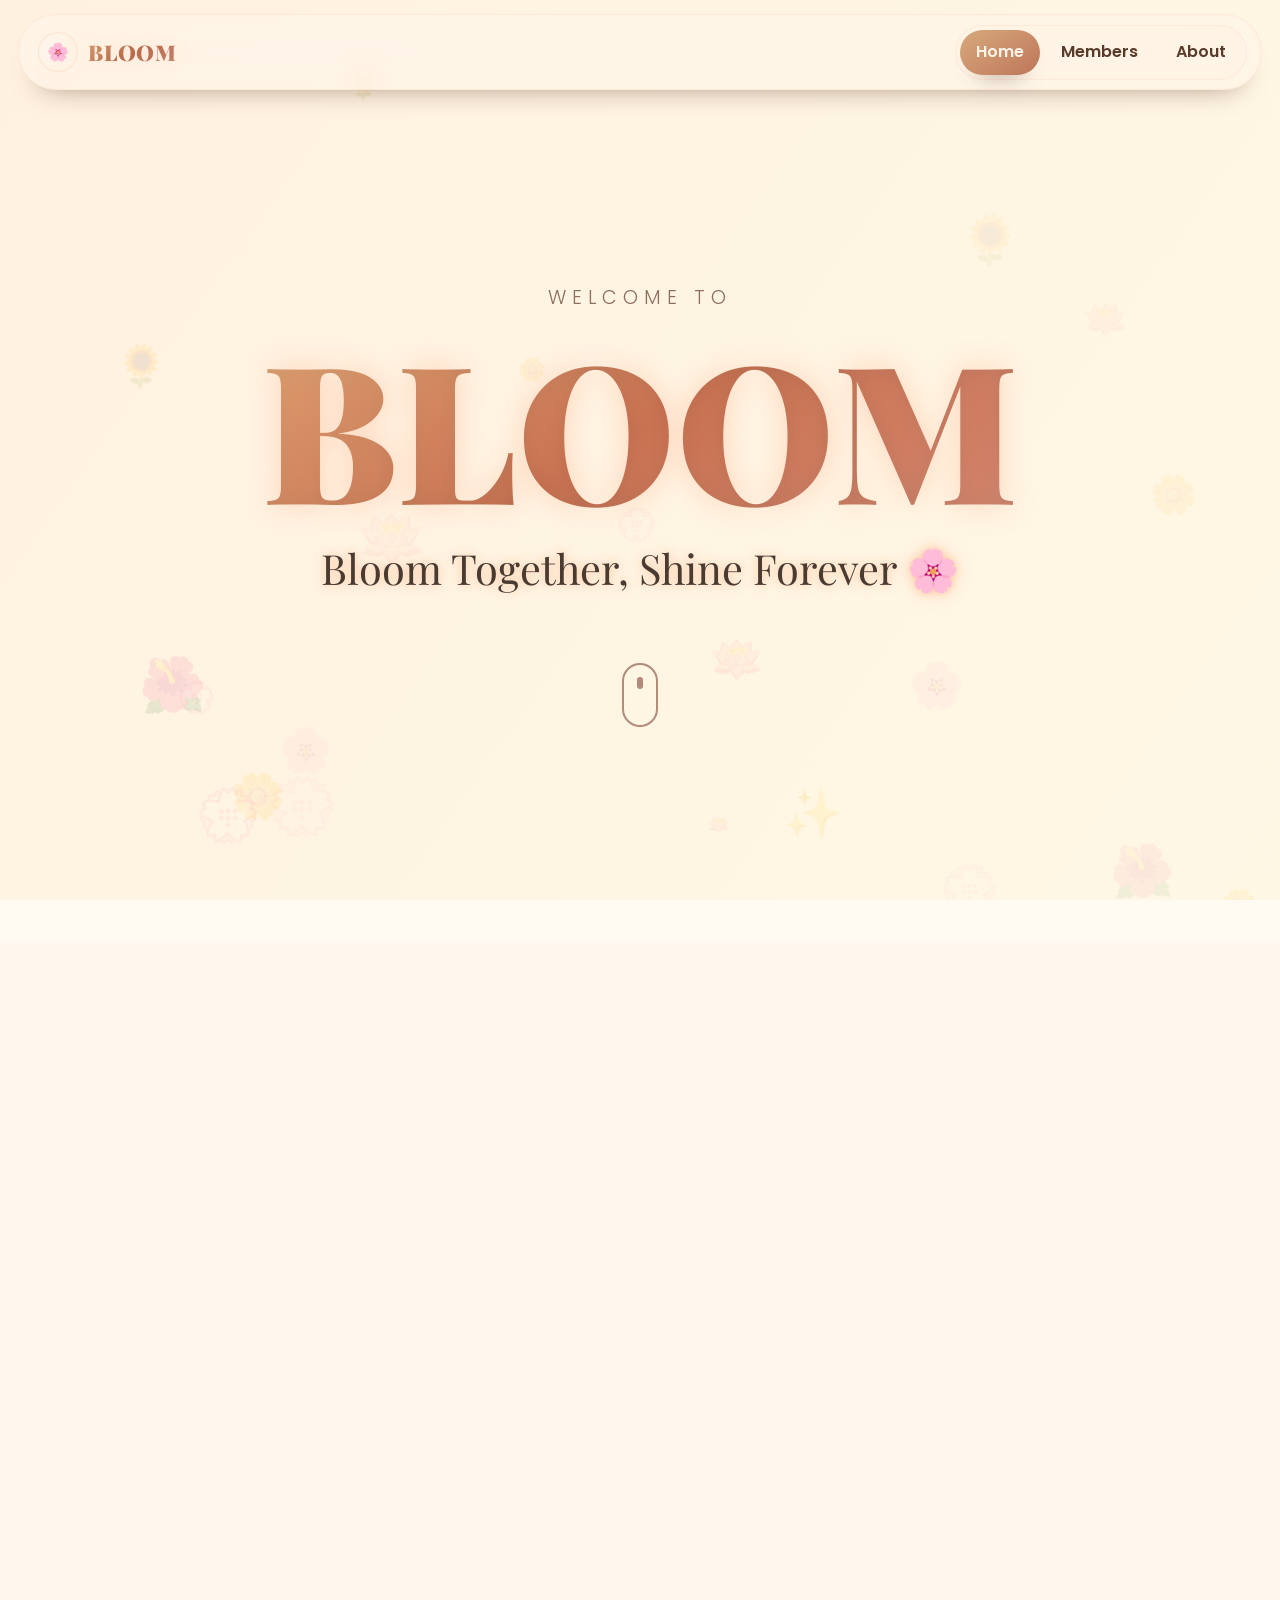
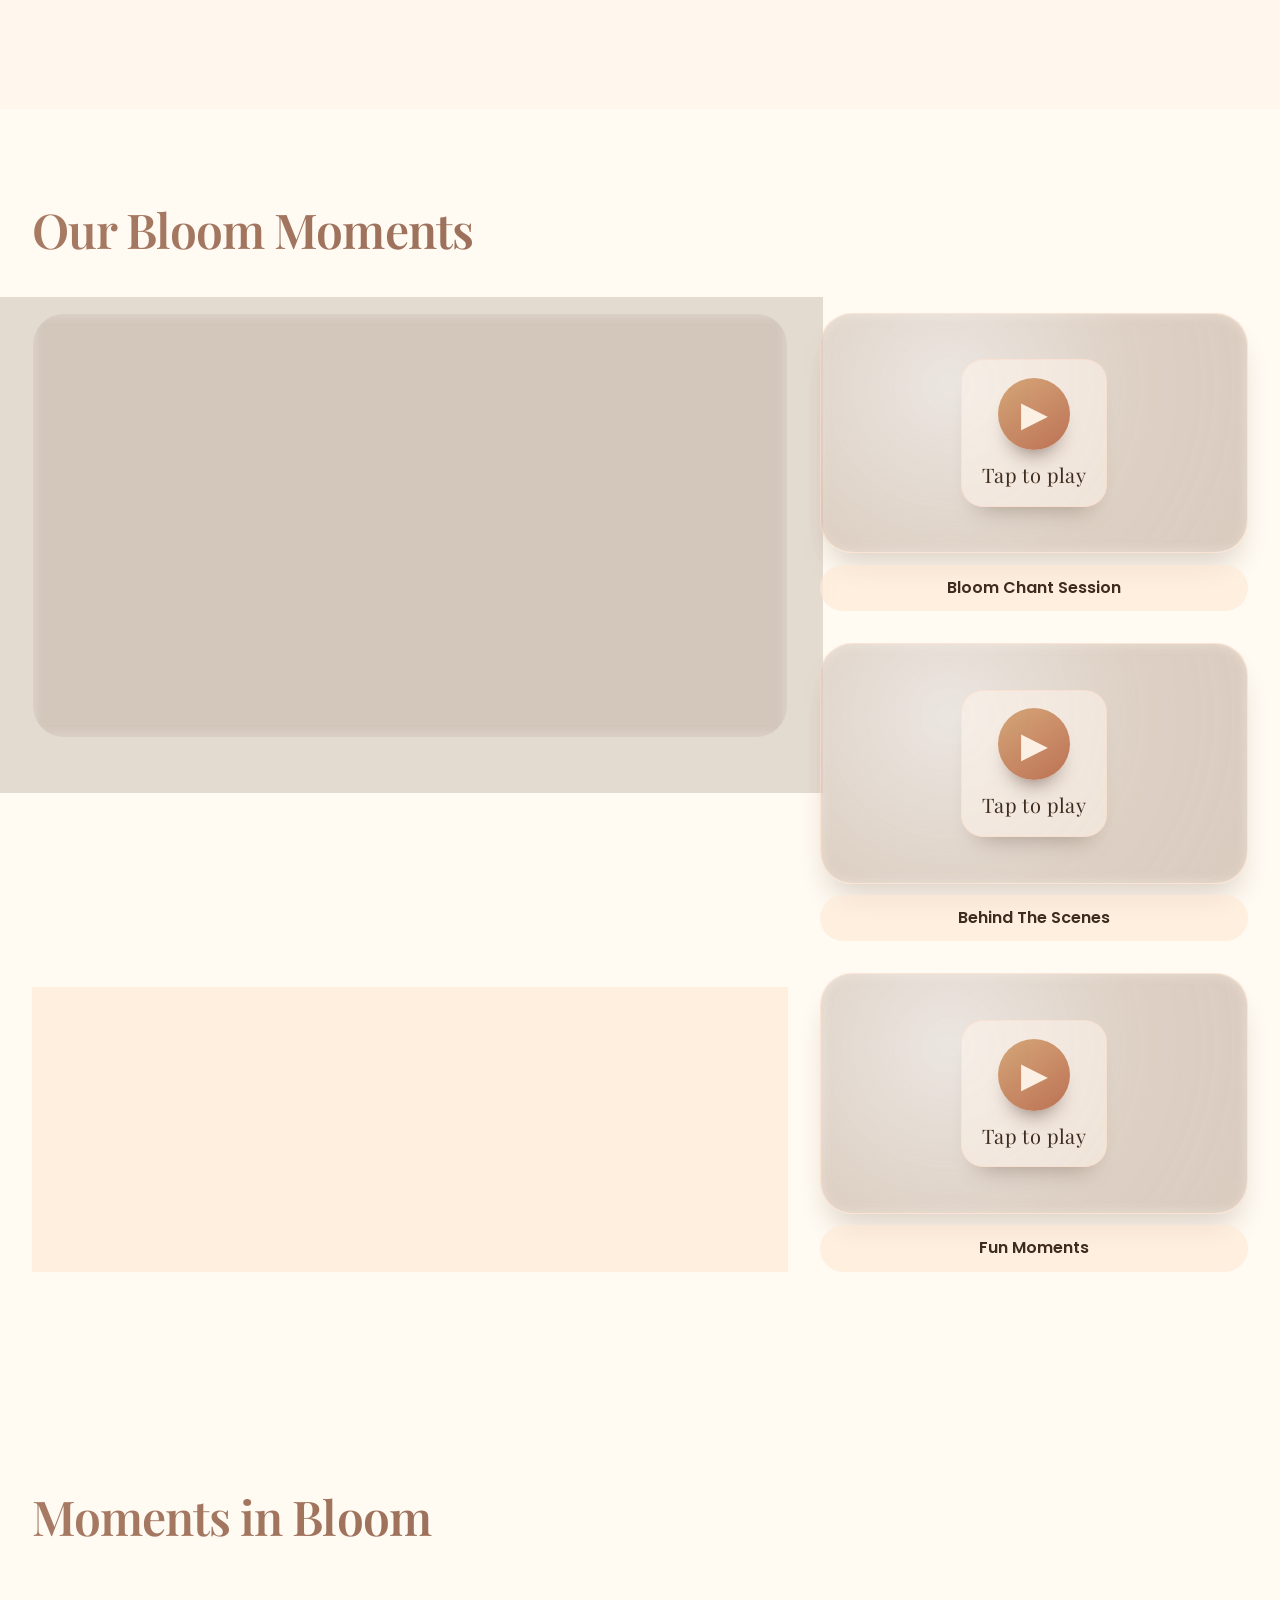
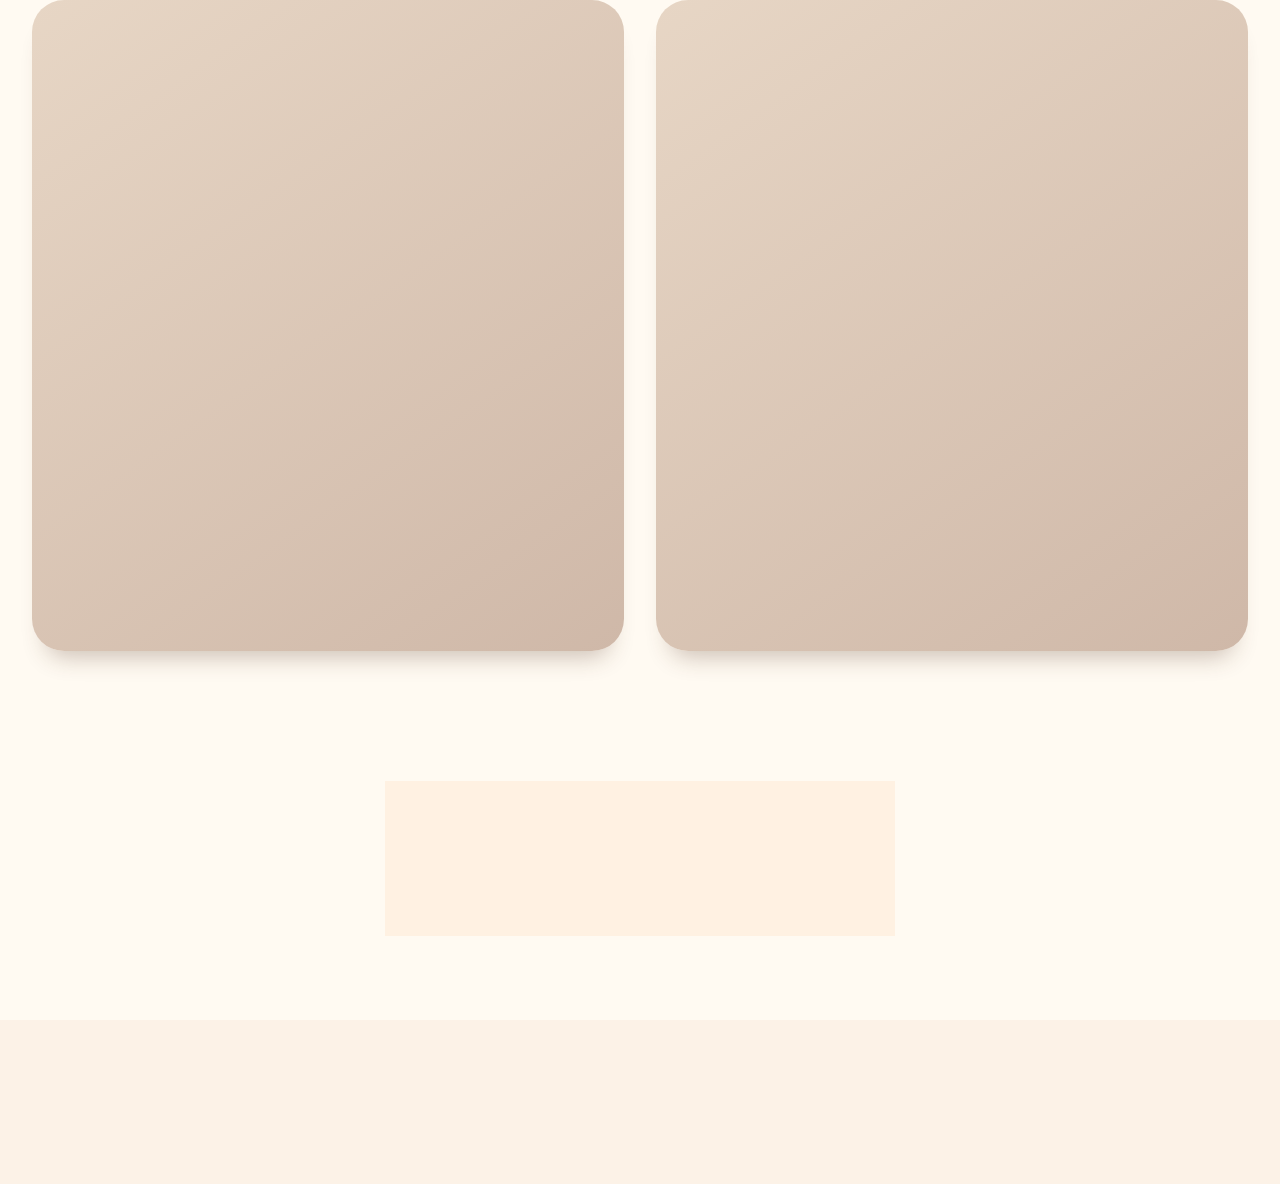
==== index.html @ ea8b2e76 "Made the website responsive on mobile" ====
<!doctype html>
<html lang="en" id="top">
  <head>
    <meta charset="UTF-8" />
    <meta name="viewport" content="width=device-width, initial-scale=1.0" />
    <meta
      name="description"
      content="BLOOM — a community space celebrating unity, growth, and shared moments."
    />
    <title>BLOOM · grow together</title>

    <link rel="preconnect" href="https://fonts.googleapis.com" />
    <link rel="preconnect" href="https://fonts.gstatic.com" crossorigin />
    <link
      href="https://fonts.googleapis.com/css2?family=Playfair+Display:wght@400;700;900&family=Poppins:wght@300;400;500;600&display=swap"
      rel="stylesheet"
    />
    <link rel="icon" type="image/png" href="assets/images/favicon.png" />

    <style>
      :root {
        --ink: #2e2a28;
        --ink-soft: #4a3b32;
        --brand-a: #d4a373;
        --brand-b: #b86b4d;
        --brand-c: #c4826e;
        --glass: rgba(255, 245, 235, 0.62);
        --stroke: rgba(255, 220, 200, 0.55);
        --shadow: 0 20px 35px -18px rgba(70, 40, 20, 0.35);
        --nav-h: 76px;
      }

      * {
        margin: 0;
        padding: 0;
        box-sizing: border-box;
      }
      html {
        scroll-behavior: smooth;
        overflow-x: hidden;
      }

      body {
        font-family: "Poppins", sans-serif;
        background: #fffaf2;
        color: var(--ink);
        line-height: 1.5;
        overflow-x: hidden;
        opacity: 0;
        animation: bodyFadeIn 1.2s cubic-bezier(0.23, 1, 0.32, 1) forwards;
      }
      @keyframes bodyFadeIn {
        to {
          opacity: 1;
        }
      }

      /* Skip link */
      .skip-link {
        position: absolute;
        left: -999px;
        top: 10px;
        z-index: 10001;
        padding: 0.7rem 1rem;
        border-radius: 999px;
        background: rgba(255, 245, 235, 0.95);
        border: 1px solid rgba(255, 220, 200, 0.8);
        color: var(--ink);
        box-shadow: var(--shadow);
        text-decoration: none;
        font-weight: 600;
      }
      .skip-link:focus {
        left: 12px;
      }

      /* ---------- NAVBAR ---------- */
      body.nav-open {
        overflow: hidden;
      }

      .site-header {
        position: fixed;
        top: 0;
        left: 0;
        right: 0;
        z-index: 9998;
        padding: 0.9rem 1.1rem;
        pointer-events: auto;
      }

      .nav {
        max-width: 1300px;
        margin: 0 auto;
        height: var(--nav-h);
        display: flex;
        align-items: center;
        justify-content: space-between;
        gap: 1rem;

        background: var(--glass);
        backdrop-filter: blur(12px);
        border: 1px solid var(--stroke);
        border-radius: 999px;
        padding: 0.65rem 0.9rem 0.65rem 1.2rem;
        box-shadow: 0 18px 28px -22px rgba(80, 45, 20, 0.55);
      }

      .brand {
        display: inline-flex;
        align-items: center;
        gap: 0.65rem;
        text-decoration: none;
        white-space: nowrap;
      }

      .brand-mark {
        width: 40px;
        height: 40px;
        border-radius: 999px;
        display: grid;
        place-items: center;
        background: radial-gradient(
          circle at 30% 30%,
          rgba(255, 245, 235, 0.9),
          rgba(255, 235, 215, 0.4)
        );
        border: 1px solid rgba(255, 220, 200, 0.75);
        box-shadow: 0 16px 22px -18px rgba(70, 35, 15, 0.5);
        font-size: 1.1rem;
      }

      .brand-name {
        font-family: "Playfair Display", serif;
        font-weight: 900;
        letter-spacing: 0.02em;
        font-size: 1.35rem;
        background: linear-gradient(145deg, var(--brand-a), var(--brand-b), var(--brand-c));
        -webkit-background-clip: text;
        background-clip: text;
        color: transparent;
        text-shadow: 0 0 18px rgba(255, 140, 100, 0.18);
      }

      .nav-links {
        display: flex;
        align-items: center;
        gap: 0.35rem;
        padding: 0.25rem;
        border-radius: 999px;
        background: rgba(255, 240, 225, 0.35);
        border: 1px solid rgba(255, 220, 200, 0.45);
      }

      .nav-link {
        text-decoration: none;
        color: #5a3a29;
        font-weight: 600;
        padding: 0.65rem 1rem;
        border-radius: 999px;
        transition:
          transform 0.25s ease,
          background 0.25s ease,
          box-shadow 0.25s ease;
        outline: none;
      }
      .nav-link:hover {
        transform: translateY(-1px);
        background: rgba(255, 240, 220, 0.75);
        box-shadow: 0 16px 20px -18px rgba(70, 35, 15, 0.55);
      }
      .nav-link:focus-visible {
        outline: 3px solid rgba(255, 170, 122, 0.95);
        outline-offset: 2px;
      }
      .nav-link.is-active {
        background: linear-gradient(145deg, rgba(212, 163, 115, 0.92), rgba(184, 107, 77, 0.92));
        color: rgba(255, 245, 235, 0.98);
        box-shadow: 0 16px 22px -18px rgba(50, 20, 10, 0.6);
      }

      .nav-toggle {
        display: none;
        border: 1px solid rgba(255, 220, 200, 0.65);
        background: rgba(255, 245, 235, 0.75);
        backdrop-filter: blur(10px);
        color: #5a3a29;
        border-radius: 999px;
        padding: 0.65rem 0.9rem;
        font-weight: 700;
        cursor: pointer;
        box-shadow: 0 16px 20px -18px rgba(70, 35, 15, 0.5);
      }
      .nav-toggle:focus-visible {
        outline: 3px solid rgba(255, 170, 122, 0.95);
        outline-offset: 2px;
      }

      .nav-drawer {
        display: none;
        position: fixed;
        top: calc(0.9rem + var(--nav-h) + 0.75rem);
        left: 1.1rem;
        right: 1.1rem;
        z-index: 9999;

        background: rgba(255, 245, 235, 0.88);
        backdrop-filter: blur(14px);
        border: 1px solid rgba(255, 220, 200, 0.7);
        border-radius: 1.5rem;
        box-shadow: 0 28px 45px -28px rgba(50, 25, 10, 0.6);
        padding: 0.6rem;
      }
      .nav-drawer.open {
        display: block;
      }
      .nav-drawer a {
        display: block;
        padding: 0.9rem 1rem;
        border-radius: 1.1rem;
        color: #5a3a29;
        font-weight: 700;
        text-decoration: none;
      }
      .nav-drawer a:hover {
        background: rgba(255, 235, 215, 0.75);
      }
      .nav-drawer a.is-active {
        background: linear-gradient(145deg, rgba(212, 163, 115, 0.92), rgba(184, 107, 77, 0.92));
        color: rgba(255, 245, 235, 0.98);
      }

      @media (max-width: 860px) {
        .nav-links {
          display: none !important;
        }
        .nav-toggle {
          display: inline-flex !important;
          align-items: center;
          gap: 0.55rem;
        }
      }

      @media (max-width: 600px) {
        :root {
          --nav-h: 64px;
        }
      }

      /* Background */
      .gradient-bg {
        position: fixed;
        inset: 0;
        background: linear-gradient(125deg, #fff1e0 0%, #fff9e6 40%, #ffe6e9 80%, #fff1dd 100%);
        background-size: 300% 300%;
        animation: softGradientShift 16s ease infinite;
        z-index: -2;
        pointer-events: none;
      }
      @keyframes softGradientShift {
        0% {
          background-position: 0% 50%;
        }
        50% {
          background-position: 100% 50%;
        }
        100% {
          background-position: 0% 50%;
        }
      }

      .petal-container {
        position: fixed;
        inset: 0;
        pointer-events: none;
        z-index: -1;
        overflow: hidden;
        will-change: transform;
      }
      .petal {
        position: absolute;
        color: rgba(255, 200, 200, 0.25);
        font-size: clamp(1.2rem, 6vw, 3.5rem);
        user-select: none;
        animation: floatPetals 20s linear infinite;
        opacity: 0.5;
        transform-origin: center;
        will-change: transform, opacity;
      }
      @keyframes floatPetals {
        0% {
          transform: translateY(110vh) rotate(0deg) scale(0.8);
          opacity: 0.2;
        }
        50% {
          opacity: 0.5;
        }
        100% {
          transform: translateY(-20vh) rotate(360deg) scale(1.2);
          opacity: 0;
        }
      }

      .content {
        position: relative;
        z-index: 5;
        padding-top: calc(var(--nav-h) + 2.2rem);
      }

      section {
        max-width: 1300px;
        margin: 0 auto;
        padding: 5rem 2rem;
      }
      @media (max-width: 600px) {
        section {
          padding: 3.25rem 1.1rem;
        }
      }

      .hero-section {
        min-height: calc(100vh - (var(--nav-h) + 2.2rem));
        display: flex;
        align-items: center;
        justify-content: center;
        text-align: center;
        padding: 2rem;
      }

      .hero-content {
        max-width: 1000px;
        animation: slideUpFade 1.2s ease-out;
        will-change: transform;
      }
      @keyframes slideUpFade {
        0% {
          opacity: 0;
          transform: translateY(40px);
        }
        100% {
          opacity: 1;
          transform: translateY(0);
        }
      }

      .small-label {
        font-size: 1.2rem;
        letter-spacing: 6px;
        text-transform: uppercase;
        color: #8b6f5c;
        font-weight: 300;
        margin-bottom: 1rem;
      }

      .main-title {
        font-family: "Playfair Display", serif;
        font-size: clamp(5rem, 20vw, 12rem);
        font-weight: 900;
        line-height: 1;
        background: linear-gradient(145deg, var(--brand-a), var(--brand-b), var(--brand-c));
        -webkit-background-clip: text;
        background-clip: text;
        color: transparent;
        text-shadow: 0 0 30px rgba(255, 140, 100, 0.3);
        margin-bottom: 1rem;
      }

      .glowing-sub {
        font-size: clamp(1.5rem, 4vw, 2.6rem);
        font-weight: 300;
        font-family: "Playfair Display", serif;
        color: var(--ink-soft);
        text-shadow:
          0 0 10px #ffc6a0,
          0 0 20px #ffdbc5;
        animation: softGlowPulse 3s infinite ease-in-out;
      }
      @keyframes softGlowPulse {
        0% {
          text-shadow:
            0 0 8px #ffe1c6,
            0 0 18px #ffb58a;
        }
        50% {
          text-shadow:
            0 0 18px #ffb58a,
            0 0 35px #ff9f6e;
        }
        100% {
          text-shadow:
            0 0 8px #ffe1c6,
            0 0 18px #ffb58a;
        }
      }

      .scroll-indicator {
        margin-top: 4rem;
        animation: bounceArrow 2.2s infinite;
      }
      .scroll-arrow {
        width: 36px;
        height: 64px;
        border: 2px solid #b28b7a;
        border-radius: 30px;
        display: inline-flex;
        justify-content: center;
        padding-top: 12px;
      }
      .scroll-arrow span {
        width: 6px;
        height: 12px;
        background: #b28b7a;
        border-radius: 8px;
        animation: scrollPulse 1.8s infinite;
      }
      @keyframes bounceArrow {
        0%,
        100% {
          transform: translateY(0);
        }
        50% {
          transform: translateY(10px);
        }
      }
      @keyframes scrollPulse {
        0% {
          opacity: 1;
          transform: translateY(0);
        }
        50% {
          opacity: 0.2;
          transform: translateY(10px);
        }
        100% {
          opacity: 1;
          transform: translateY(0);
        }
      }

      .chant-section {
        background: rgba(255, 235, 220, 0.2);
        backdrop-filter: blur(4px);
        border-radius: 4rem 0 4rem 0;
        margin: 4rem auto;
        padding: 4rem 2rem;
        text-align: center;
        box-shadow: 0 20px 40px -20px rgba(120, 70, 40, 0.3);
      }

      .chant-line {
        font-size: clamp(2rem, 7vw, 4rem);
        font-weight: 500;
        font-family: "Playfair Display", serif;
        opacity: 0;
        transform: translateY(30px);
        transition:
          opacity 0.8s ease,
          transform 0.8s ease;
        margin: 1.2rem 0;
        background: radial-gradient(circle at 30% 30%, rgba(255, 240, 210, 0.8), transparent 70%);
        padding: 0.6rem;
      }
      .chant-line.in-view {
        opacity: 1;
        transform: translateY(0);
      }

      .bounce-word {
        display: inline-block;
        animation: bounceGentle 3s infinite;
        font-weight: 700;
        color: #b6533a;
      }
      @keyframes bounceGentle {
        0%,
        100% {
          transform: translateY(0);
        }
        50% {
          transform: translateY(-6px);
        }
      }

      .section-title {
        font-size: 3rem;
        font-family: "Playfair Display", serif;
        font-weight: 600;
        margin-bottom: 2rem;
        letter-spacing: -0.02em;
        background: linear-gradient(135deg, #a87b64, #8b5e4c);
        -webkit-background-clip: text;
        background-clip: text;
        color: transparent;
      }
      @media (max-width: 800px) {
        .section-title {
          font-size: 2.5rem;
        }
      }

      /* ---------- VIDEO SHOWCASE (FIXED FOR MOBILE) ---------- */
      .video-showcase {
        display: flex;
        flex-wrap: wrap;
        gap: 2rem;
        margin: 3rem 0;
      }
      .featured-video {
        flex: 2 1 500px;
      }
      .video-grid {
        flex: 1 1 300px;
        display: flex;
        flex-direction: column;
        gap: 2rem;
      }

      .video-card {
        background: rgba(230, 210, 190, 0.3);
        backdrop-filter: blur(5px);
        border-radius: 2rem;
        aspect-ratio: 16 / 9; /* default */
        position: relative;
        overflow: hidden;
        box-shadow: 0 20px 30px -10px rgba(70, 40, 20, 0.2);
        transition:
          transform 0.3s cubic-bezier(0.2, 0.9, 0.3, 1),
          box-shadow 0.4s;
        border: 1px solid rgba(255, 220, 200, 0.5);
      }

      /* auto classes set by JS for NON-featured cards */
      .video-card.portrait {
        aspect-ratio: 9 / 16;
      }
      .video-card.square {
        aspect-ratio: 1 / 1;
      }

      /* Featured stays wide always (prevents that giant tall block you saw) */
      .featured-video.video-card,
      .featured-video.video-card.portrait,
      .featured-video.video-card.square {
        aspect-ratio: 16 / 9;
      }

      .video-card:hover {
        transform: scale(1.02);
        box-shadow: 0 30px 40px -8px rgba(150, 80, 40, 0.3);
      }

      .video-card video {
        position: absolute;
        inset: 0;
        width: 100%;
        height: 100%;
        border: 0;
        border-radius: inherit;
        object-fit: contain;
        background: rgba(0, 0, 0, 0.08);
      }

      /* Mobile: fill landscape cards, but keep portrait contain to avoid ugly crops */
      @media (max-width: 600px) {
        .video-card video {
          object-fit: cover;
        }
        .video-card.portrait video {
          object-fit: contain;
        }

        /* Portrait cards should not be full-width tall; narrow and center */
        .video-grid .video-card.portrait {
          width: min(360px, 100%);
          margin-inline: auto;
        }
      }

      .video-caption {
        position: absolute;
        left: 0;
        right: 0;
        bottom: 0;
        z-index: 6;
        background: rgba(255, 235, 215, 0.72);
        backdrop-filter: blur(8px);
        padding: 0.8rem;
        font-weight: 500;
        color: #3e2c1e;
        text-align: center;
        border-radius: 0 0 2rem 2rem;
        font-size: 1rem;
        pointer-events: none;
      }
      @media (max-width: 600px) {
        .video-caption {
          padding: 0.55rem;
          font-size: 0.95rem;
        }
      }
      /* NEW: wrapper for card + caption */
      .video-item {
        display: grid;
        gap: 0.7rem;
      }

      /* CHANGE: caption is no longer absolute */
      .video-caption {
        position: static;
        background: rgba(255, 235, 215, 0.72);
        backdrop-filter: blur(8px);
        padding: 0.7rem 0.9rem;
        font-weight: 600;
        color: #3e2c1e;
        text-align: center;
        border-radius: 999px;
        font-size: 1rem;
        pointer-events: none;
      }
      @media (max-width: 600px) {
        /* featured stays full width */
        .featured-video {
          width: 100%;
        }

        /* small videos become 2 columns */
        .video-grid {
          display: grid;
          grid-template-columns: 1fr 1fr;
          gap: 1rem;
        }

        /* make cards smaller + consistent */
        .video-grid .video-card {
          aspect-ratio: 4 / 5; /* good compromise for portrait + landscape */
        }

        /* featured card stays wide */
        .featured-video .video-card {
          aspect-ratio: 16 / 9;
        }

        /* avoid “cropped/squeezed” look */
        .video-card video {
          object-fit: contain;
        }

        /* smaller captions so they don’t look huge */
        .video-caption {
          padding: 0.55rem 0.75rem;
          font-size: 0.95rem;
        }
      }
      @media (max-width: 600px) {
        .play-overlay {
          backdrop-filter: none;
          background: rgba(255, 245, 235, 0.25);
        }
        .play-overlay-inner {
          padding: 0.9rem 1rem;
        }
        .play-icon {
          width: 60px;
          height: 60px;
          font-size: 2rem;
        }
      }
      /* Click-to-play overlay */
      .play-overlay {
        position: absolute;
        inset: 0;
        z-index: 5;
        display: grid;
        place-items: center;
        border: 0;
        padding: 0;
        cursor: pointer;
        width: 100%;
        height: 100%;
        color: #3e2c1e;
        background: radial-gradient(
          circle at 30% 30%,
          rgba(255, 255, 255, 0.55),
          rgba(255, 240, 225, 0.22) 55%,
          rgba(255, 235, 215, 0.12) 100%
        );
        backdrop-filter: blur(6px);
        transition:
          opacity 0.25s ease,
          transform 0.25s ease;
      }

      /* Mobile: DON'T blur the thumbnail (fixes “washed out” look) */
      @media (max-width: 600px) {
        .play-overlay {
          backdrop-filter: none;
          background: rgba(255, 245, 235, 0.28);
        }
      }

      .play-overlay:focus-visible {
        outline: 3px solid rgba(255, 170, 122, 0.9);
        outline-offset: -6px;
      }

      .play-overlay-inner {
        display: grid;
        gap: 0.7rem;
        justify-items: center;
        padding: 1.1rem 1.25rem;
        border-radius: 1.4rem;
        background: rgba(255, 245, 235, 0.55);
        box-shadow: 0 18px 25px -18px rgba(50, 25, 10, 0.35);
        border: 1px solid rgba(255, 220, 200, 0.6);
        transform: translateY(0);
        transition: transform 0.25s ease;
      }
      .video-card:hover .play-overlay-inner {
        transform: translateY(-2px);
      }

      .play-icon {
        width: 72px;
        height: 72px;
        border-radius: 999px;
        display: grid;
        place-items: center;
        font-size: 2.2rem;
        color: rgba(255, 245, 235, 0.95);
        background: linear-gradient(145deg, rgba(212, 163, 115, 0.95), rgba(184, 107, 77, 0.95));
        box-shadow: 0 16px 22px -14px rgba(50, 20, 10, 0.6);
      }
      @media (max-width: 600px) {
        .play-icon {
          width: 62px;
          height: 62px;
          font-size: 2rem;
        }
        .play-hint {
          font-size: 1.1rem;
        }
      }

      .play-hint {
        font-family: "Playfair Display", serif;
        font-size: 1.25rem;
        letter-spacing: 0.02em;
      }

      .video-card.is-playing .play-overlay {
        opacity: 0;
        pointer-events: none;
      }

      @media (max-width: 800px) {
        .video-showcase {
          flex-direction: column;
        }
      }

      /* Gallery */
      .gallery-grid {
        display: grid;
        grid-template-columns: repeat(auto-fit, minmax(260px, 1fr));
        gap: 2rem;
        margin-top: 3rem;
      }

      .photo-item {
        aspect-ratio: 1 / 1.1;
        border-radius: 2rem;
        position: relative;
        overflow: hidden;
        box-shadow: 0 20px 25px -15px rgba(80, 50, 30, 0.3);
        transition:
          transform 0.6s cubic-bezier(0.2, 0.8, 0.3, 1),
          box-shadow 0.4s;
        background-image: linear-gradient(145deg, #e7d6c5, #cfb8a8);
        cursor: zoom-in;
      }
      .photo-item:hover {
        transform: scale(1.02);
        box-shadow: 0 35px 40px -15px #b47e62;
      }

      .photo-item img {
        position: absolute;
        inset: 0;
        width: 100%;
        height: 100%;
        object-fit: cover;
        opacity: 0;
        transition: opacity 0.5s ease;
      }
      .photo-item.has-img img {
        opacity: 1;
      }

      .photo-caption {
        position: absolute;
        bottom: 0;
        left: 0;
        right: 0;
        background: rgba(255, 240, 225, 0.82);
        backdrop-filter: blur(8px);
        padding: 1rem;
        transform: translateY(100%);
        transition: transform 0.4s ease;
        font-weight: 500;
        color: #4a3326;
        text-align: center;
        border-radius: 1.5rem 1.5rem 0 0;
        z-index: 2;
        pointer-events: none;
      }
      .photo-item:hover .photo-caption {
        transform: translateY(0);
      }

      /* Scroll reveal */
      .fade-on-scroll {
        opacity: 0;
        transform: translateY(30px);
        transition:
          opacity 0.7s ease,
          transform 0.7s ease;
      }
      .fade-on-scroll.in-view {
        opacity: 1;
        transform: translateY(0);
      }

      /* Lightbox */
      .lightbox {
        position: fixed;
        inset: 0;
        z-index: 10000;
        display: none;
        align-items: center;
        justify-content: center;
        padding: 2rem;
        background: rgba(20, 12, 8, 0.62);
        backdrop-filter: blur(10px);
      }
      .lightbox.open {
        display: flex;
      }
      .lightbox-inner {
        position: relative;
        width: min(1100px, 92vw);
        max-height: 86vh;
        display: grid;
        gap: 1rem;
        justify-items: center;
      }
      .lightbox-img {
        width: 100%;
        max-height: 86vh;
        object-fit: contain;
        border-radius: 1.6rem;
        background: rgba(255, 245, 235, 0.18);
        box-shadow: 0 30px 60px -30px rgba(0, 0, 0, 0.65);
        border: 1px solid rgba(255, 220, 200, 0.25);
      }
      .lightbox-close {
        position: absolute;
        top: -0.6rem;
        right: -0.6rem;
        width: 46px;
        height: 46px;
        border-radius: 999px;
        border: 1px solid rgba(255, 220, 200, 0.35);
        background: rgba(255, 245, 235, 0.75);
        backdrop-filter: blur(10px);
        cursor: pointer;
        font-size: 1.4rem;
        line-height: 1;
        display: grid;
        place-items: center;
        box-shadow: 0 18px 25px -18px rgba(0, 0, 0, 0.6);
      }

      /* Celebrate */
      .celebrate-section {
        display: flex;
        justify-content: center;
        padding: 4rem 2rem;
      }
      .celebrate-btn {
        background: rgba(255, 235, 215, 0.6);
        backdrop-filter: blur(10px);
        border: 2px solid rgba(255, 190, 150, 0.6);
        font-size: 2rem;
        padding: 1.6rem 4rem;
        border-radius: 5rem;
        font-weight: 500;
        color: #633c28;
        cursor: pointer;
        transition: all 0.3s;
        box-shadow: 0 15px 25px -10px #ce9f86;
        font-family: "Playfair Display", serif;
        letter-spacing: 2px;
      }
      .celebrate-btn:hover {
        transform: scale(1.06);
        background: rgba(255, 240, 220, 0.8);
        border-color: #ffaa7a;
        box-shadow: 0 25px 35px -8px #bd7f60;
      }
      .celebrate-btn:active {
        transform: scale(0.98);
      }

      .bg-pulse {
        animation: glowPulse 0.9s 2;
      }
      @keyframes glowPulse {
        0% {
          backdrop-filter: blur(0px);
          background-color: rgba(255, 220, 180, 0.2);
        }
        50% {
          backdrop-filter: blur(8px);
          background-color: rgba(255, 200, 150, 0.6);
        }
        100% {
          backdrop-filter: blur(0px);
          background-color: rgba(255, 220, 180, 0.2);
        }
      }

      .confetti-flower {
        position: fixed;
        pointer-events: none;
        font-size: 2rem;
        z-index: 9999;
        animation: floatDown 4s linear forwards;
        will-change: transform, opacity;
      }
      @keyframes floatDown {
        0% {
          transform: translateY(-10vh) rotate(0deg);
          opacity: 1;
        }
        100% {
          transform: translateY(110vh) rotate(360deg);
          opacity: 0;
        }
      }

      footer {
        text-align: center;
        padding: 2.5rem;
        font-size: 1.2rem;
        background: rgba(245, 225, 205, 0.3);
        backdrop-filter: blur(4px);
        border-top: 1px solid rgba(200, 160, 130, 0.3);
        color: #5f4d3e;
        margin-top: 4rem;
      }
      footer p:first-child {
        font-weight: 600;
        letter-spacing: 2px;
      }
      footer p:last-child {
        font-size: 1rem;
        opacity: 0.8;
      }

      @media (prefers-reduced-motion: reduce) {
        html {
          scroll-behavior: auto;
        }
        * {
          animation-duration: 0.001ms !important;
          animation-iteration-count: 1 !important;
          transition-duration: 0.001ms !important;
        }
        .petal {
          display: none;
        }
        .gradient-bg {
          animation: none;
        }
      }
    </style>
  </head>

  <body>
    <a class="skip-link" href="#main">Skip to content</a>

    <div class="gradient-bg"></div>
    <div class="petal-container" id="petalContainer"></div>

    <header class="site-header">
      <nav class="nav" aria-label="Primary">
        <a class="brand" href="index.html" aria-label="BLOOM home">
          <span class="brand-mark" aria-hidden="true">🌸</span>
          <span class="brand-name">BLOOM</span>
        </a>

        <button
          class="nav-toggle"
          id="navToggle"
          type="button"
          aria-expanded="false"
          aria-controls="navDrawer"
        >
          ☰ <span style="font-weight: 700">Menu</span>
        </button>

        <div class="nav-links" aria-label="Primary links">
          <a class="nav-link is-active" href="index.html">Home</a>
          <a class="nav-link" href="members.html">Members</a>
          <a class="nav-link" href="about.html">About</a>
        </div>
      </nav>

      <div class="nav-drawer" id="navDrawer" aria-label="Mobile menu">
        <a class="is-active" href="index.html">Home</a>
        <a href="members.html">Members</a>
        <a href="about.html">About</a>
      </div>
    </header>

    <div class="content">
      <main id="main">
        <section class="hero-section">
          <div class="hero-content">
            <div class="small-label">Welcome to</div>
            <h1 class="main-title">BLOOM</h1>
            <div class="glowing-sub">Bloom Together, Shine Forever 🌸</div>
            <div class="scroll-indicator" aria-hidden="true">
              <div class="scroll-arrow"><span></span></div>
            </div>
          </div>
        </section>

        <section class="chant-section">
          <div class="chant-line" data-split>
            Who are we? — <span class="bounce-word">BLOOM</span>!
          </div>
          <div class="chant-line" data-split>
            What do we do? — <span class="bounce-word">WE GROW</span>!
          </div>
          <div class="chant-line" data-split>
            How do we rise? — <span class="bounce-word">TOGETHER</span>!
          </div>
          <div class="chant-line" data-split>Bloom Together! Shine Forever! 🌸🔥</div>
        </section>

        <section>
          <h2 class="section-title">Our Bloom Moments</h2>

          <div class="video-showcase">
            <div class="featured-video video-item fade-on-scroll">
              <div class="video-card">
                <video playsinline preload="metadata">
                  <source src="assets/videos/Moments/Group Intro Video.mp4" type="video/mp4" />
                  Your browser does not support the video tag.
                </video>

                <button class="play-overlay" type="button" aria-label="Play Village Intro Video">
                  <div class="play-overlay-inner">
                    <div class="play-icon">▶</div>
                    <div class="play-hint">Tap to play</div>
                  </div>
                </button>
              </div>

              <div class="video-caption">Village Intro Video</div>
            </div>

            <div class="video-grid">
              <div class="video-item fade-on-scroll">
                <div class="video-card">
                  <video playsinline preload="metadata">
                    <source src="assets/videos/Moments/Group Chant.mp4" type="video/mp4" />
                    Your browser does not support the video tag.
                  </video>

                  <button class="play-overlay" type="button" aria-label="Play Bloom Chant Session">
                    <div class="play-overlay-inner">
                      <div class="play-icon">▶</div>
                      <div class="play-hint">Tap to play</div>
                    </div>
                  </button>
                </div>

                <div class="video-caption">Bloom Chant Session</div>
              </div>
              <div class="video-item fade-on-scroll">
                <div class="video-card">
                  <video playsinline preload="metadata">
                    <source src="assets/videos/Moments/Behind The Scenes.mp4" type="video/mp4" />
                    Your browser does not support the video tag.
                  </video>

                  <button class="play-overlay" type="button" aria-label="Play Behind The Scenes">
                    <div class="play-overlay-inner">
                      <div class="play-icon">▶</div>
                      <div class="play-hint">Tap to play</div>
                    </div>
                  </button>
                </div>

                <div class="video-caption">Behind The Scenes</div>
              </div>
              <div class="video-item fade-on-scroll">
                <div class="video-card">
                  <video playsinline preload="metadata">
                    <source src="assets/videos/Moments/Mavazi Ya Siku.mp4" type="video/mp4" />
                    Your browser does not support the video tag.
                  </video>

                  <button class="play-overlay" type="button" aria-label="Fun Moments">
                    <div class="play-overlay-inner">
                      <div class="play-icon">▶</div>
                      <div class="play-hint">Tap to play</div>
                    </div>
                  </button>
                </div>

                <div class="video-caption">Fun Moments</div>
              </div>
            </div>
          </div>
        </section>

        <section>
          <h2 class="section-title">Moments in Bloom</h2>

          <div class="gallery-grid">
            <div class="photo-item fade-on-scroll">
              <img
                src="assets/images/moments/group photo.png"
                alt="Bloom Gathering"
                loading="lazy"
              />
              <div class="photo-caption">Bloom Gathering</div>
            </div>

            <div class="photo-item fade-on-scroll">
              <img src="assets/images/moments/Team Energy.jpeg" alt="Team Energy" loading="lazy" />
              <div class="photo-caption">Team Energy</div>
            </div>
          </div>
        </section>

        <div class="celebrate-section">
          <button
            class="celebrate-btn"
            id="celebrateBtn"
            type="button"
            aria-label="Celebrate Bloom"
          >
            Celebrate Bloom 🌸
          </button>
        </div>

        <footer>
          <p>Bloom Village</p>
          <p>Rooted in Unity. Rising in Power.</p>
          <p>Created by Brandon.W and Tosh</p>
        </footer>
      </main>
    </div>

    <div class="lightbox" id="lightbox" aria-hidden="true">
      <div class="lightbox-inner" role="dialog" aria-modal="true" aria-label="Image preview">
        <button class="lightbox-close" id="lightboxClose" type="button" aria-label="Close image">
          ×
        </button>
        <img class="lightbox-img" id="lightboxImg" alt="" />
      </div>
    </div>

    <script>
      (function () {
        const reduceMotion =
          window.matchMedia && window.matchMedia("(prefers-reduced-motion: reduce)").matches;

        // ---------------- NAVBAR (single) ----------------
        const navToggle = document.getElementById("navToggle");
        const navDrawer = document.getElementById("navDrawer");

        function setDrawer(open) {
          if (!navToggle || !navDrawer) return;
          navDrawer.classList.toggle("open", open);
          navToggle.setAttribute("aria-expanded", open ? "true" : "false");
          document.body.classList.toggle("nav-open", open);
        }

        if (navToggle && navDrawer) {
          navToggle.addEventListener("click", (e) => {
            e.preventDefault();
            e.stopPropagation();
            setDrawer(!navDrawer.classList.contains("open"));
          });

          navDrawer.addEventListener("click", (e) => {
            const a = e.target.closest("a");
            if (a) setDrawer(false);
          });

          document.addEventListener("click", (e) => {
            if (!navDrawer.classList.contains("open")) return;
            const clickedToggle = navToggle.contains(e.target);
            const clickedDrawer = navDrawer.contains(e.target);
            if (!clickedToggle && !clickedDrawer) setDrawer(false);
          });

          document.addEventListener("keydown", (e) => {
            if (e.key === "Escape") setDrawer(false);
          });

          window.addEventListener("resize", () => {
            if (window.innerWidth > 860) setDrawer(false);
          });
        }

        // ---------------- Petals ----------------
        const petalContainer = document.getElementById("petalContainer");
        const petalEmojis = ["🌸", "🌼", "🌻", "🌺", "🪷", "💮", "✨"];

        if (!reduceMotion && petalContainer) {
          const PETAL_COUNT = 22;
          for (let i = 0; i < PETAL_COUNT; i++) {
            const petal = document.createElement("div");
            petal.className = "petal";
            petal.textContent = petalEmojis[Math.floor(Math.random() * petalEmojis.length)];
            petal.style.left = Math.random() * 100 + "%";
            petal.style.top = Math.random() * 100 + "%";
            petal.style.animationDelay = Math.random() * 15 + "s";
            petal.style.animationDuration = 12 + Math.random() * 18 + "s";
            petal.style.fontSize = 1.2 + Math.random() * 3 + "rem";
            petal.style.opacity = (0.2 + Math.random() * 0.3).toFixed(2);
            petalContainer.appendChild(petal);
          }
        }

        // ---------------- Scroll reveal ----------------
        const fadeElements = document.querySelectorAll(".fade-on-scroll, .chant-line");
        const observer = new IntersectionObserver(
          (entries) => {
            entries.forEach((entry) => {
              if (entry.isIntersecting) {
                entry.target.classList.add("in-view");
                observer.unobserve(entry.target);
              }
            });
          },
          { threshold: 0.3, rootMargin: "0px 0px -50px 0px" },
        );
        fadeElements.forEach((el) => observer.observe(el));

        // ---------------- Parallax ----------------
        const hero = document.querySelector(".hero-content");
        const petalsLayer = document.querySelector(".petal-container");
        let ticking = false;

        function onScroll() {
          if (reduceMotion || ticking) return;
          ticking = true;
          requestAnimationFrame(() => {
            const scrollY = window.scrollY || 0;
            if (hero) hero.style.transform = `translateY(${scrollY * 0.15}px)`;
            if (petalsLayer) petalsLayer.style.transform = `translateY(${scrollY * 0.03}px)`;
            ticking = false;
          });
        }
        window.addEventListener("scroll", onScroll, { passive: true });

        // ---------------- Gallery load states ----------------
        const galleryImgs = document.querySelectorAll(".photo-item img");
        galleryImgs.forEach((img) => {
          const parent = img.closest(".photo-item");
          if (!parent) return;
          if (img.complete && img.naturalWidth > 0) parent.classList.add("has-img");
          img.addEventListener("load", () => parent.classList.add("has-img"));
          img.addEventListener("error", () => img.remove());
        });

        // ---------------- Smart video sizing ----------------
        // Apply portrait/square ONLY to non-featured cards (fixes your screenshot)
        const videoCards = Array.from(document.querySelectorAll(".video-card"));
        videoCards.forEach((card) => {
          if (card.classList.contains("featured-video")) return;
          const v = card.querySelector("video");
          if (!v) return;

          v.addEventListener(
            "loadedmetadata",
            () => {
              const w = v.videoWidth || 0;
              const h = v.videoHeight || 0;
              if (!w || !h) return;

              const r = w / h;
              card.classList.remove("portrait", "square");

              if (r < 0.95) card.classList.add("portrait");
              else if (r >= 0.95 && r <= 1.05) card.classList.add("square");
            },
            { once: true },
          );
        });

        // ---------------- Videos: click-to-play + pause others ----------------
        function pauseOthers(exceptVideo) {
          videoCards.forEach((card) => {
            const v = card.querySelector("video");
            if (!v) return;

            if (v !== exceptVideo && !v.paused) v.pause();
            if (v !== exceptVideo) {
              card.classList.remove("is-playing");
              v.removeAttribute("controls");
            }
          });
        }

        videoCards.forEach((card) => {
          const video = card.querySelector("video");
          const overlay = card.querySelector(".play-overlay");
          if (!video || !overlay) return;

          video.pause();
          video.removeAttribute("autoplay");
          video.removeAttribute("controls");

          async function startOrTogglePlayback() {
            if (!video.paused) {
              video.pause();
              return;
            }
            pauseOthers(video);

            try {
              video.setAttribute("controls", "");
              await video.play();
            } catch (e) {
              card.classList.remove("is-playing");
              video.removeAttribute("controls");
            }
          }

          overlay.addEventListener("click", (e) => {
            e.preventDefault();
            startOrTogglePlayback();
          });

          video.addEventListener("play", () => card.classList.add("is-playing"));
          video.addEventListener("pause", () => {
            card.classList.remove("is-playing");
            video.removeAttribute("controls");
          });
          video.addEventListener("ended", () => {
            card.classList.remove("is-playing");
            video.removeAttribute("controls");
          });
        });

        // ---------------- Lightbox ----------------
        const lightbox = document.getElementById("lightbox");
        const lightboxImg = document.getElementById("lightboxImg");
        const lightboxClose = document.getElementById("lightboxClose");

        let lastFocusedEl = null;

        function openLightbox(src, alt) {
          if (!lightbox || !lightboxImg) return;
          lastFocusedEl = document.activeElement;

          lightboxImg.src = src;
          lightboxImg.alt = alt || "";
          lightbox.classList.add("open");
          lightbox.setAttribute("aria-hidden", "false");

          document.body.style.overflow = "hidden";
          if (lightboxClose) lightboxClose.focus();
        }

        function closeLightbox() {
          if (!lightbox || !lightboxImg) return;
          lightbox.classList.remove("open");
          lightbox.setAttribute("aria-hidden", "true");
          document.body.style.overflow = "";
          lightboxImg.src = "";

          if (lastFocusedEl && typeof lastFocusedEl.focus === "function") {
            lastFocusedEl.focus();
          }
        }

        const photoItems = document.querySelectorAll(".photo-item");
        photoItems.forEach((item) => {
          item.addEventListener("click", () => {
            const img = item.querySelector("img");
            if (!img) return;
            if (!img.complete || img.naturalWidth === 0) return;
            openLightbox(img.src, img.alt);
          });
        });

        if (lightboxClose) lightboxClose.addEventListener("click", closeLightbox);
        if (lightbox) {
          lightbox.addEventListener("click", (e) => {
            if (e.target === lightbox) closeLightbox();
          });
        }

        window.addEventListener("keydown", (e) => {
          if (e.key === "Escape" && lightbox && lightbox.classList.contains("open"))
            closeLightbox();
        });

        // ---------------- Celebrate ----------------
        const celebrateBtn = document.getElementById("celebrateBtn");

        function launchConfettiFlowers() {
          document.body.classList.add("bg-pulse");
          setTimeout(() => document.body.classList.remove("bg-pulse"), 1000);
          if (reduceMotion) return;

          const flowerEmojis = ["🌸", "🌼", "🌻", "✨", "🌺", "🪷", "💮", "🌸"];
          const FLOWERS = 45;
          const DOTS = 30;

          for (let i = 0; i < FLOWERS; i++) {
            const flower = document.createElement("div");
            flower.className = "confetti-flower";
            flower.textContent = flowerEmojis[Math.floor(Math.random() * flowerEmojis.length)];
            flower.style.left = Math.random() * 100 + "%";
            flower.style.top = -10 + Math.random() * 20 + "vh";
            flower.style.fontSize = 1.2 + Math.random() * 2.5 + "rem";
            flower.style.animationDuration = 3 + Math.random() * 4 + "s";
            flower.style.animationDelay = Math.random() * 0.5 + "s";
            flower.style.opacity = (0.8 + Math.random() * 0.2).toFixed(2);
            flower.style.transform = `rotate(${Math.random() * 360}deg)`;
            document.body.appendChild(flower);
            setTimeout(() => flower.remove(), 7000);
          }

          for (let i = 0; i < DOTS; i++) {
            const dot = document.createElement("div");
            dot.style.position = "fixed";
            dot.style.width = "8px";
            dot.style.height = "8px";
            dot.style.background = "#ffc594";
            dot.style.borderRadius = "50%";
            dot.style.boxShadow = "0 0 15px #ffb27a";
            dot.style.left = Math.random() * 100 + "%";
            dot.style.top = "-5%";
            dot.style.pointerEvents = "none";
            dot.style.zIndex = "9999";
            dot.style.animation = `floatDown ${2 + Math.random() * 3}s linear forwards`;
            document.body.appendChild(dot);
            setTimeout(() => dot.remove(), 5000);
          }
        }

        if (celebrateBtn) celebrateBtn.addEventListener("click", launchConfettiFlowers);
      })();
    </script>
  </body>
</html>
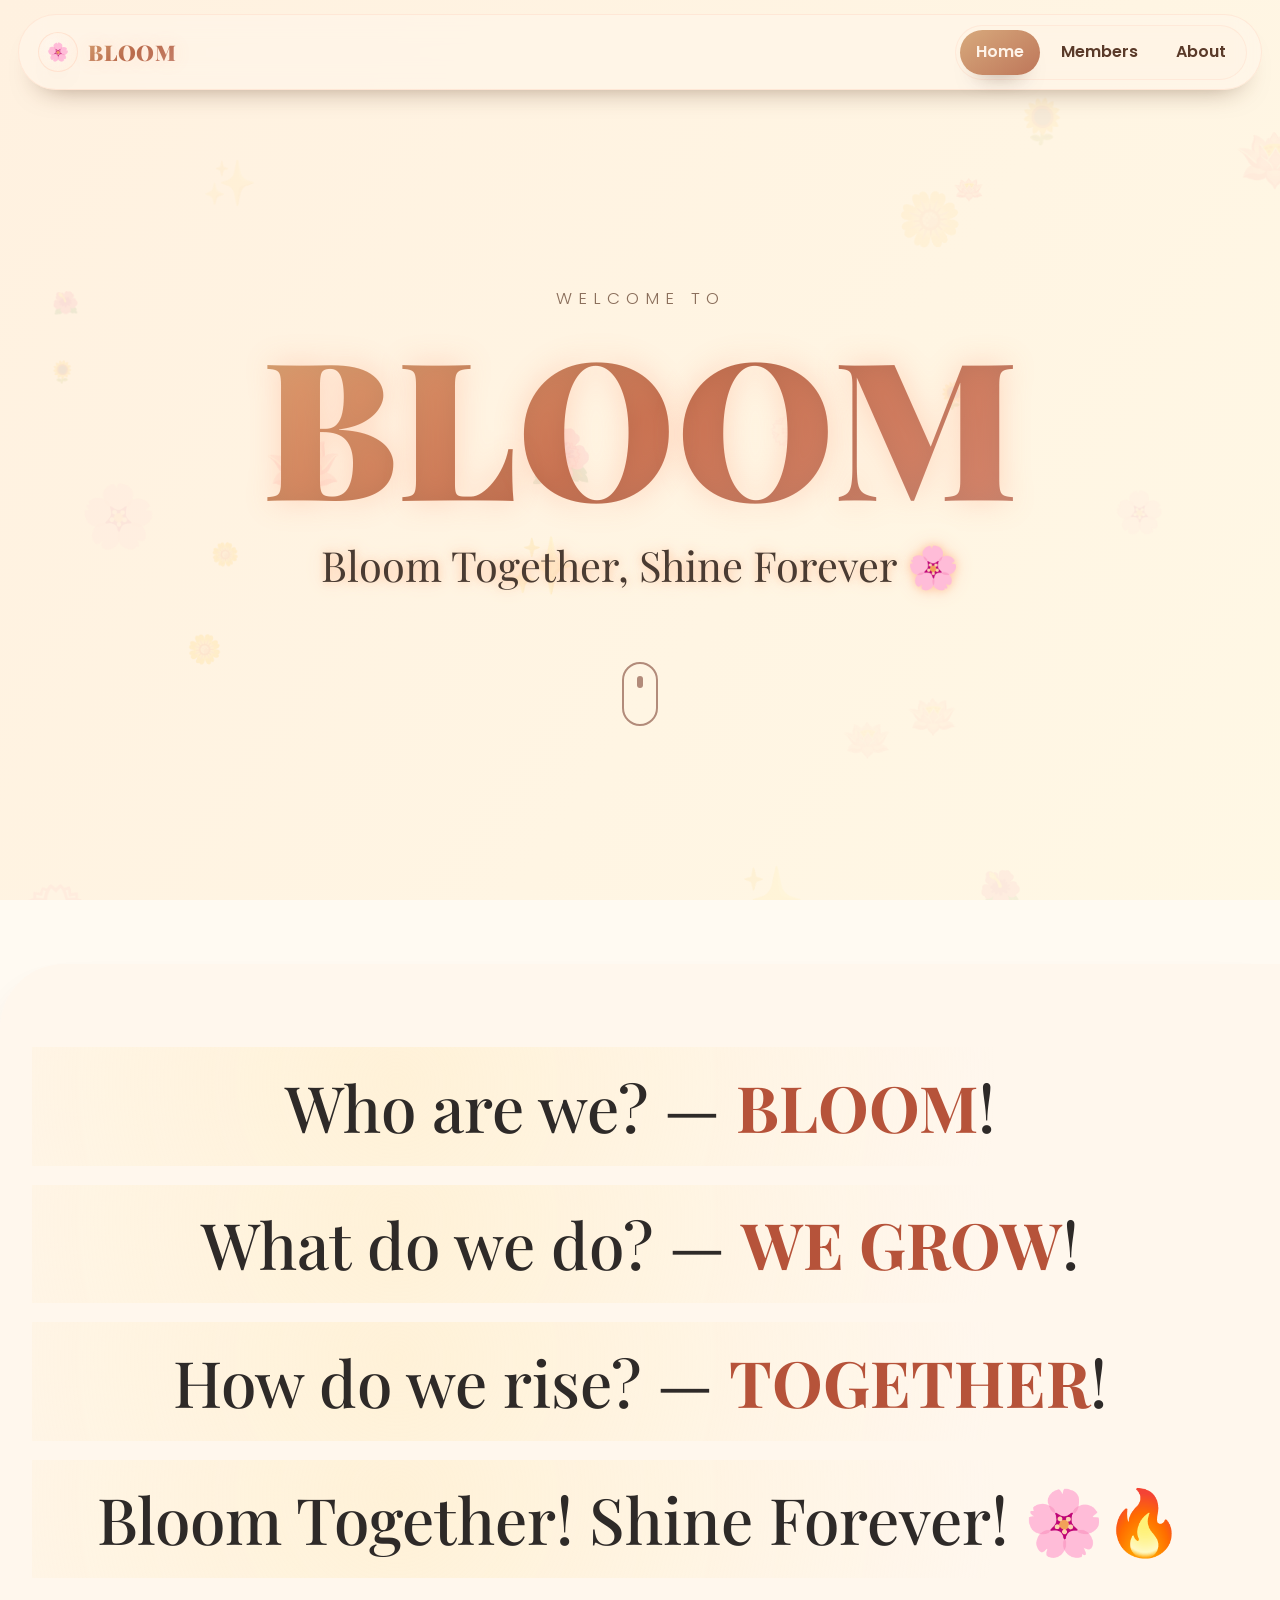
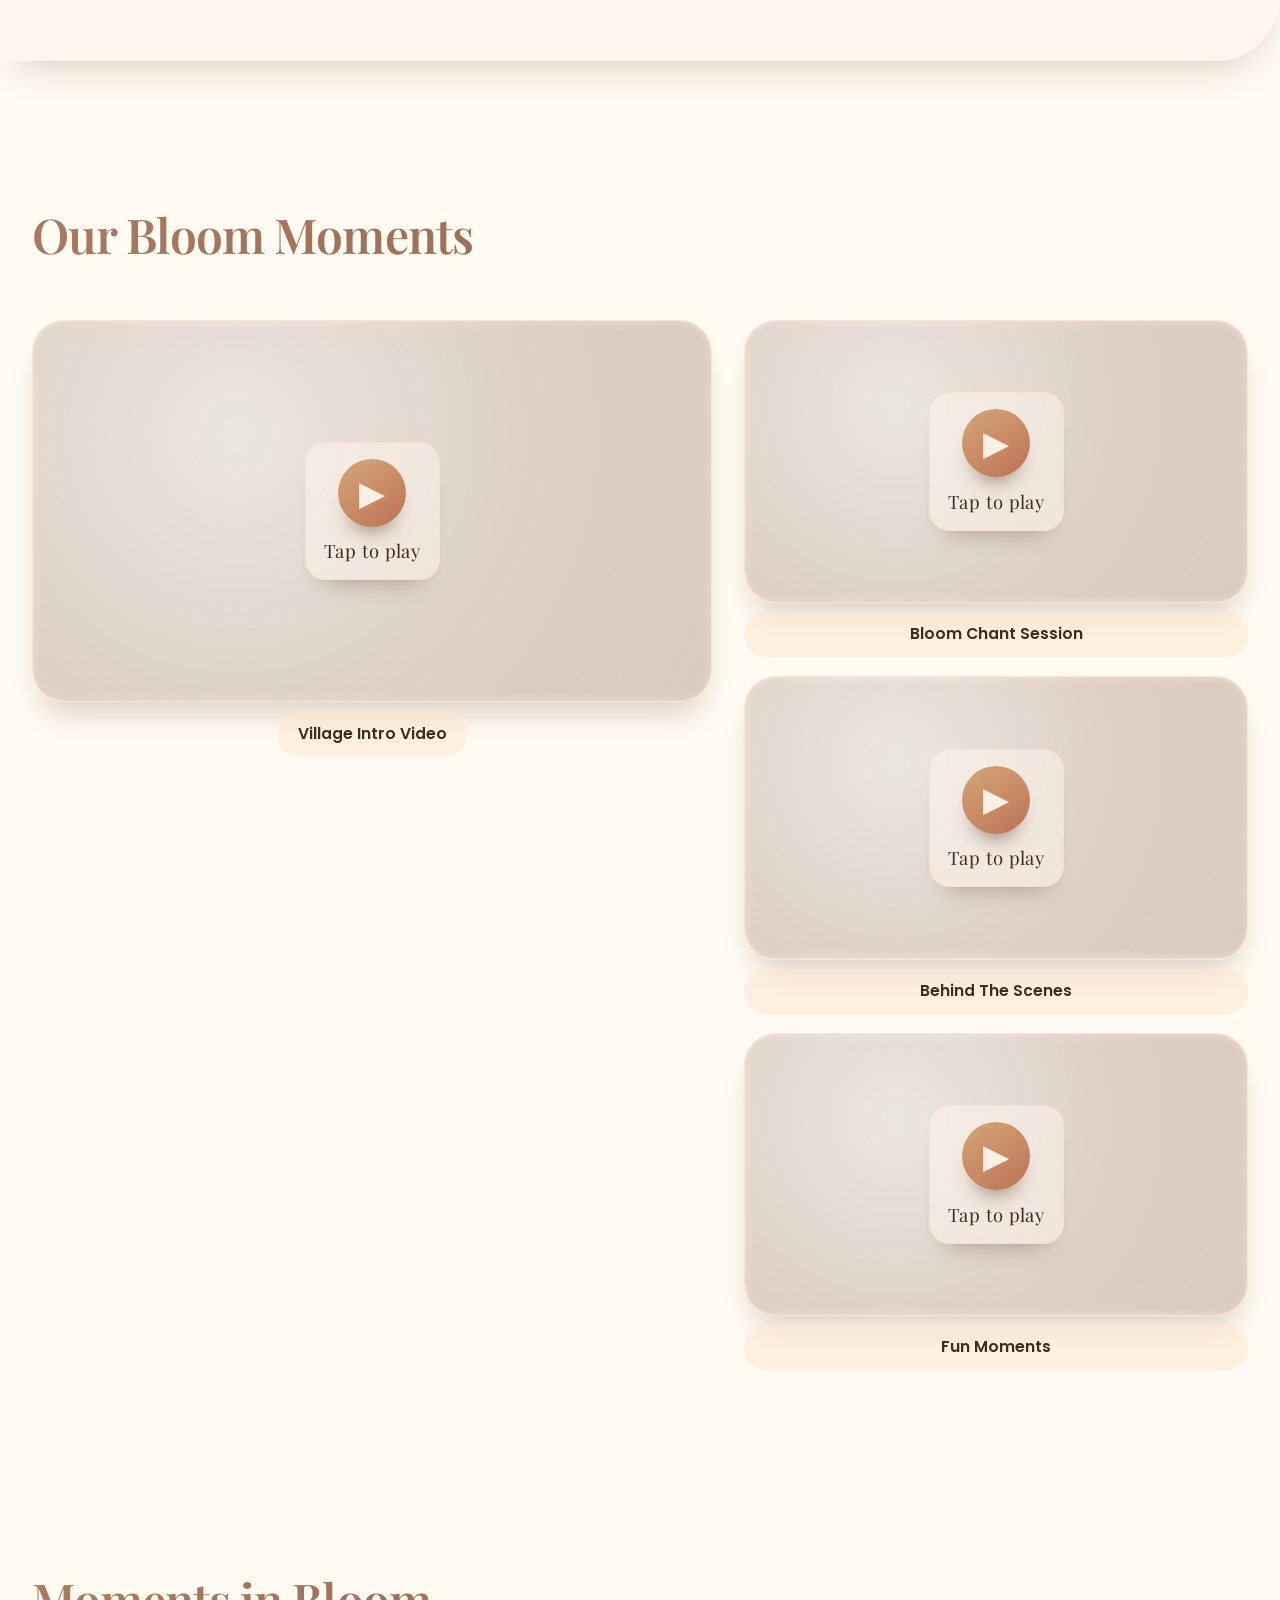
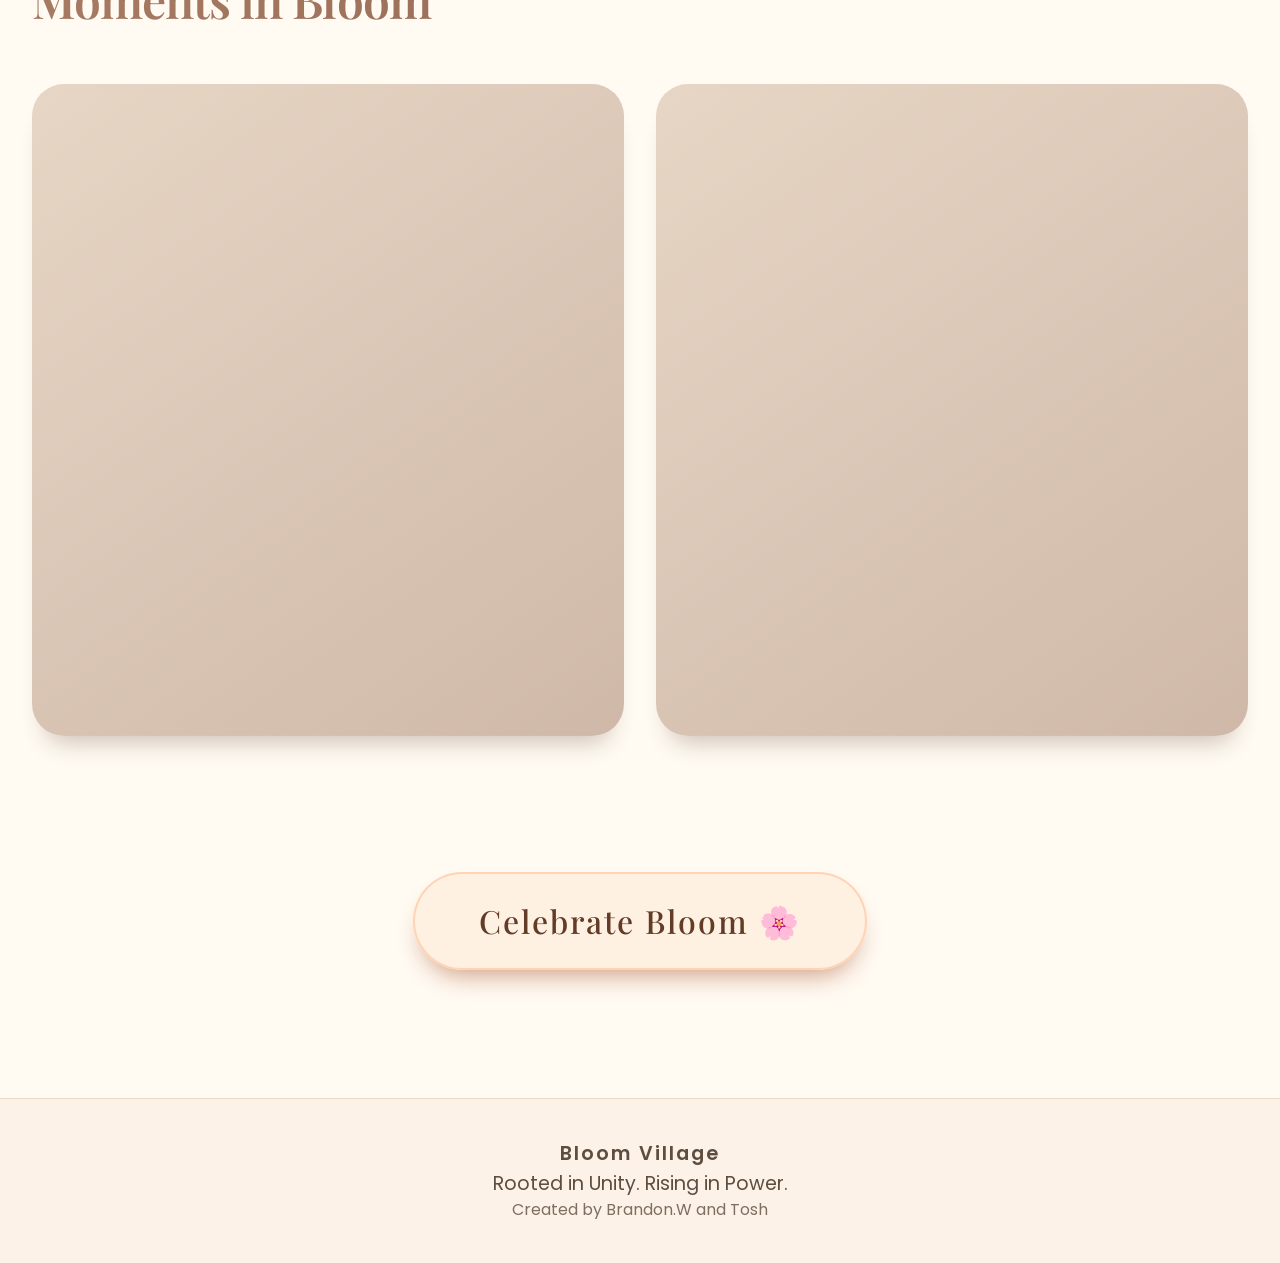
==== commit 109d42ff: "Fixed a bug with birthday popup" ====
--- a/index.html
+++ b/index.html
@@ -12,978 +12,11 @@
     <link rel="preconnect" href="https://fonts.googleapis.com" />
     <link rel="preconnect" href="https://fonts.gstatic.com" crossorigin />
     <link
-      href="https://fonts.googleapis.com/css2?family=Playfair+Display:wght@400;700;900&family=Poppins:wght@300;400;500;600&display=swap"
+      href="https://fonts.googleapis.com/css2?family=Playfair+Display:wght@400;700;900&family=Poppins:wght@300;400;500;600;700&display=swap"
       rel="stylesheet"
     />
     <link rel="icon" type="image/png" href="assets/images/favicon.png" />
-
-    <style>
-      :root {
-        --ink: #2e2a28;
-        --ink-soft: #4a3b32;
-        --brand-a: #d4a373;
-        --brand-b: #b86b4d;
-        --brand-c: #c4826e;
-        --glass: rgba(255, 245, 235, 0.62);
-        --stroke: rgba(255, 220, 200, 0.55);
-        --shadow: 0 20px 35px -18px rgba(70, 40, 20, 0.35);
-        --nav-h: 76px;
-      }
-
-      * {
-        margin: 0;
-        padding: 0;
-        box-sizing: border-box;
-      }
-      html {
-        scroll-behavior: smooth;
-        overflow-x: hidden;
-      }
-
-      body {
-        font-family: "Poppins", sans-serif;
-        background: #fffaf2;
-        color: var(--ink);
-        line-height: 1.5;
-        overflow-x: hidden;
-        opacity: 0;
-        animation: bodyFadeIn 1.2s cubic-bezier(0.23, 1, 0.32, 1) forwards;
-      }
-      @keyframes bodyFadeIn {
-        to {
-          opacity: 1;
-        }
-      }
-
-      /* Skip link */
-      .skip-link {
-        position: absolute;
-        left: -999px;
-        top: 10px;
-        z-index: 10001;
-        padding: 0.7rem 1rem;
-        border-radius: 999px;
-        background: rgba(255, 245, 235, 0.95);
-        border: 1px solid rgba(255, 220, 200, 0.8);
-        color: var(--ink);
-        box-shadow: var(--shadow);
-        text-decoration: none;
-        font-weight: 600;
-      }
-      .skip-link:focus {
-        left: 12px;
-      }
-
-      /* ---------- NAVBAR ---------- */
-      body.nav-open {
-        overflow: hidden;
-      }
-
-      .site-header {
-        position: fixed;
-        top: 0;
-        left: 0;
-        right: 0;
-        z-index: 9998;
-        padding: 0.9rem 1.1rem;
-        pointer-events: auto;
-      }
-
-      .nav {
-        max-width: 1300px;
-        margin: 0 auto;
-        height: var(--nav-h);
-        display: flex;
-        align-items: center;
-        justify-content: space-between;
-        gap: 1rem;
-
-        background: var(--glass);
-        backdrop-filter: blur(12px);
-        border: 1px solid var(--stroke);
-        border-radius: 999px;
-        padding: 0.65rem 0.9rem 0.65rem 1.2rem;
-        box-shadow: 0 18px 28px -22px rgba(80, 45, 20, 0.55);
-      }
-
-      .brand {
-        display: inline-flex;
-        align-items: center;
-        gap: 0.65rem;
-        text-decoration: none;
-        white-space: nowrap;
-      }
-
-      .brand-mark {
-        width: 40px;
-        height: 40px;
-        border-radius: 999px;
-        display: grid;
-        place-items: center;
-        background: radial-gradient(
-          circle at 30% 30%,
-          rgba(255, 245, 235, 0.9),
-          rgba(255, 235, 215, 0.4)
-        );
-        border: 1px solid rgba(255, 220, 200, 0.75);
-        box-shadow: 0 16px 22px -18px rgba(70, 35, 15, 0.5);
-        font-size: 1.1rem;
-      }
-
-      .brand-name {
-        font-family: "Playfair Display", serif;
-        font-weight: 900;
-        letter-spacing: 0.02em;
-        font-size: 1.35rem;
-        background: linear-gradient(145deg, var(--brand-a), var(--brand-b), var(--brand-c));
-        -webkit-background-clip: text;
-        background-clip: text;
-        color: transparent;
-        text-shadow: 0 0 18px rgba(255, 140, 100, 0.18);
-      }
-
-      .nav-links {
-        display: flex;
-        align-items: center;
-        gap: 0.35rem;
-        padding: 0.25rem;
-        border-radius: 999px;
-        background: rgba(255, 240, 225, 0.35);
-        border: 1px solid rgba(255, 220, 200, 0.45);
-      }
-
-      .nav-link {
-        text-decoration: none;
-        color: #5a3a29;
-        font-weight: 600;
-        padding: 0.65rem 1rem;
-        border-radius: 999px;
-        transition:
-          transform 0.25s ease,
-          background 0.25s ease,
-          box-shadow 0.25s ease;
-        outline: none;
-      }
-      .nav-link:hover {
-        transform: translateY(-1px);
-        background: rgba(255, 240, 220, 0.75);
-        box-shadow: 0 16px 20px -18px rgba(70, 35, 15, 0.55);
-      }
-      .nav-link:focus-visible {
-        outline: 3px solid rgba(255, 170, 122, 0.95);
-        outline-offset: 2px;
-      }
-      .nav-link.is-active {
-        background: linear-gradient(145deg, rgba(212, 163, 115, 0.92), rgba(184, 107, 77, 0.92));
-        color: rgba(255, 245, 235, 0.98);
-        box-shadow: 0 16px 22px -18px rgba(50, 20, 10, 0.6);
-      }
-
-      .nav-toggle {
-        display: none;
-        border: 1px solid rgba(255, 220, 200, 0.65);
-        background: rgba(255, 245, 235, 0.75);
-        backdrop-filter: blur(10px);
-        color: #5a3a29;
-        border-radius: 999px;
-        padding: 0.65rem 0.9rem;
-        font-weight: 700;
-        cursor: pointer;
-        box-shadow: 0 16px 20px -18px rgba(70, 35, 15, 0.5);
-      }
-      .nav-toggle:focus-visible {
-        outline: 3px solid rgba(255, 170, 122, 0.95);
-        outline-offset: 2px;
-      }
-
-      .nav-drawer {
-        display: none;
-        position: fixed;
-        top: calc(0.9rem + var(--nav-h) + 0.75rem);
-        left: 1.1rem;
-        right: 1.1rem;
-        z-index: 9999;
-
-        background: rgba(255, 245, 235, 0.88);
-        backdrop-filter: blur(14px);
-        border: 1px solid rgba(255, 220, 200, 0.7);
-        border-radius: 1.5rem;
-        box-shadow: 0 28px 45px -28px rgba(50, 25, 10, 0.6);
-        padding: 0.6rem;
-      }
-      .nav-drawer.open {
-        display: block;
-      }
-      .nav-drawer a {
-        display: block;
-        padding: 0.9rem 1rem;
-        border-radius: 1.1rem;
-        color: #5a3a29;
-        font-weight: 700;
-        text-decoration: none;
-      }
-      .nav-drawer a:hover {
-        background: rgba(255, 235, 215, 0.75);
-      }
-      .nav-drawer a.is-active {
-        background: linear-gradient(145deg, rgba(212, 163, 115, 0.92), rgba(184, 107, 77, 0.92));
-        color: rgba(255, 245, 235, 0.98);
-      }
-
-      @media (max-width: 860px) {
-        .nav-links {
-          display: none !important;
-        }
-        .nav-toggle {
-          display: inline-flex !important;
-          align-items: center;
-          gap: 0.55rem;
-        }
-      }
-
-      @media (max-width: 600px) {
-        :root {
-          --nav-h: 64px;
-        }
-      }
-
-      /* Background */
-      .gradient-bg {
-        position: fixed;
-        inset: 0;
-        background: linear-gradient(125deg, #fff1e0 0%, #fff9e6 40%, #ffe6e9 80%, #fff1dd 100%);
-        background-size: 300% 300%;
-        animation: softGradientShift 16s ease infinite;
-        z-index: -2;
-        pointer-events: none;
-      }
-      @keyframes softGradientShift {
-        0% {
-          background-position: 0% 50%;
-        }
-        50% {
-          background-position: 100% 50%;
-        }
-        100% {
-          background-position: 0% 50%;
-        }
-      }
-
-      .petal-container {
-        position: fixed;
-        inset: 0;
-        pointer-events: none;
-        z-index: -1;
-        overflow: hidden;
-        will-change: transform;
-      }
-      .petal {
-        position: absolute;
-        color: rgba(255, 200, 200, 0.25);
-        font-size: clamp(1.2rem, 6vw, 3.5rem);
-        user-select: none;
-        animation: floatPetals 20s linear infinite;
-        opacity: 0.5;
-        transform-origin: center;
-        will-change: transform, opacity;
-      }
-      @keyframes floatPetals {
-        0% {
-          transform: translateY(110vh) rotate(0deg) scale(0.8);
-          opacity: 0.2;
-        }
-        50% {
-          opacity: 0.5;
-        }
-        100% {
-          transform: translateY(-20vh) rotate(360deg) scale(1.2);
-          opacity: 0;
-        }
-      }
-
-      .content {
-        position: relative;
-        z-index: 5;
-        padding-top: calc(var(--nav-h) + 2.2rem);
-      }
-
-      section {
-        max-width: 1300px;
-        margin: 0 auto;
-        padding: 5rem 2rem;
-      }
-      @media (max-width: 600px) {
-        section {
-          padding: 3.25rem 1.1rem;
-        }
-      }
-
-      .hero-section {
-        min-height: calc(100vh - (var(--nav-h) + 2.2rem));
-        display: flex;
-        align-items: center;
-        justify-content: center;
-        text-align: center;
-        padding: 2rem;
-      }
-
-      .hero-content {
-        max-width: 1000px;
-        animation: slideUpFade 1.2s ease-out;
-        will-change: transform;
-      }
-      @keyframes slideUpFade {
-        0% {
-          opacity: 0;
-          transform: translateY(40px);
-        }
-        100% {
-          opacity: 1;
-          transform: translateY(0);
-        }
-      }
-
-      .small-label {
-        font-size: 1.2rem;
-        letter-spacing: 6px;
-        text-transform: uppercase;
-        color: #8b6f5c;
-        font-weight: 300;
-        margin-bottom: 1rem;
-      }
-
-      .main-title {
-        font-family: "Playfair Display", serif;
-        font-size: clamp(5rem, 20vw, 12rem);
-        font-weight: 900;
-        line-height: 1;
-        background: linear-gradient(145deg, var(--brand-a), var(--brand-b), var(--brand-c));
-        -webkit-background-clip: text;
-        background-clip: text;
-        color: transparent;
-        text-shadow: 0 0 30px rgba(255, 140, 100, 0.3);
-        margin-bottom: 1rem;
-      }
-
-      .glowing-sub {
-        font-size: clamp(1.5rem, 4vw, 2.6rem);
-        font-weight: 300;
-        font-family: "Playfair Display", serif;
-        color: var(--ink-soft);
-        text-shadow:
-          0 0 10px #ffc6a0,
-          0 0 20px #ffdbc5;
-        animation: softGlowPulse 3s infinite ease-in-out;
-      }
-      @keyframes softGlowPulse {
-        0% {
-          text-shadow:
-            0 0 8px #ffe1c6,
-            0 0 18px #ffb58a;
-        }
-        50% {
-          text-shadow:
-            0 0 18px #ffb58a,
-            0 0 35px #ff9f6e;
-        }
-        100% {
-          text-shadow:
-            0 0 8px #ffe1c6,
-            0 0 18px #ffb58a;
-        }
-      }
-
-      .scroll-indicator {
-        margin-top: 4rem;
-        animation: bounceArrow 2.2s infinite;
-      }
-      .scroll-arrow {
-        width: 36px;
-        height: 64px;
-        border: 2px solid #b28b7a;
-        border-radius: 30px;
-        display: inline-flex;
-        justify-content: center;
-        padding-top: 12px;
-      }
-      .scroll-arrow span {
-        width: 6px;
-        height: 12px;
-        background: #b28b7a;
-        border-radius: 8px;
-        animation: scrollPulse 1.8s infinite;
-      }
-      @keyframes bounceArrow {
-        0%,
-        100% {
-          transform: translateY(0);
-        }
-        50% {
-          transform: translateY(10px);
-        }
-      }
-      @keyframes scrollPulse {
-        0% {
-          opacity: 1;
-          transform: translateY(0);
-        }
-        50% {
-          opacity: 0.2;
-          transform: translateY(10px);
-        }
-        100% {
-          opacity: 1;
-          transform: translateY(0);
-        }
-      }
-
-      .chant-section {
-        background: rgba(255, 235, 220, 0.2);
-        backdrop-filter: blur(4px);
-        border-radius: 4rem 0 4rem 0;
-        margin: 4rem auto;
-        padding: 4rem 2rem;
-        text-align: center;
-        box-shadow: 0 20px 40px -20px rgba(120, 70, 40, 0.3);
-      }
-
-      .chant-line {
-        font-size: clamp(2rem, 7vw, 4rem);
-        font-weight: 500;
-        font-family: "Playfair Display", serif;
-        opacity: 0;
-        transform: translateY(30px);
-        transition:
-          opacity 0.8s ease,
-          transform 0.8s ease;
-        margin: 1.2rem 0;
-        background: radial-gradient(circle at 30% 30%, rgba(255, 240, 210, 0.8), transparent 70%);
-        padding: 0.6rem;
-      }
-      .chant-line.in-view {
-        opacity: 1;
-        transform: translateY(0);
-      }
-
-      .bounce-word {
-        display: inline-block;
-        animation: bounceGentle 3s infinite;
-        font-weight: 700;
-        color: #b6533a;
-      }
-      @keyframes bounceGentle {
-        0%,
-        100% {
-          transform: translateY(0);
-        }
-        50% {
-          transform: translateY(-6px);
-        }
-      }
-
-      .section-title {
-        font-size: 3rem;
-        font-family: "Playfair Display", serif;
-        font-weight: 600;
-        margin-bottom: 2rem;
-        letter-spacing: -0.02em;
-        background: linear-gradient(135deg, #a87b64, #8b5e4c);
-        -webkit-background-clip: text;
-        background-clip: text;
-        color: transparent;
-      }
-      @media (max-width: 800px) {
-        .section-title {
-          font-size: 2.5rem;
-        }
-      }
-
-      /* ---------- VIDEO SHOWCASE (FIXED FOR MOBILE) ---------- */
-      .video-showcase {
-        display: flex;
-        flex-wrap: wrap;
-        gap: 2rem;
-        margin: 3rem 0;
-      }
-      .featured-video {
-        flex: 2 1 500px;
-      }
-      .video-grid {
-        flex: 1 1 300px;
-        display: flex;
-        flex-direction: column;
-        gap: 2rem;
-      }
-
-      .video-card {
-        background: rgba(230, 210, 190, 0.3);
-        backdrop-filter: blur(5px);
-        border-radius: 2rem;
-        aspect-ratio: 16 / 9; /* default */
-        position: relative;
-        overflow: hidden;
-        box-shadow: 0 20px 30px -10px rgba(70, 40, 20, 0.2);
-        transition:
-          transform 0.3s cubic-bezier(0.2, 0.9, 0.3, 1),
-          box-shadow 0.4s;
-        border: 1px solid rgba(255, 220, 200, 0.5);
-      }
-
-      /* auto classes set by JS for NON-featured cards */
-      .video-card.portrait {
-        aspect-ratio: 9 / 16;
-      }
-      .video-card.square {
-        aspect-ratio: 1 / 1;
-      }
-
-      /* Featured stays wide always (prevents that giant tall block you saw) */
-      .featured-video.video-card,
-      .featured-video.video-card.portrait,
-      .featured-video.video-card.square {
-        aspect-ratio: 16 / 9;
-      }
-
-      .video-card:hover {
-        transform: scale(1.02);
-        box-shadow: 0 30px 40px -8px rgba(150, 80, 40, 0.3);
-      }
-
-      .video-card video {
-        position: absolute;
-        inset: 0;
-        width: 100%;
-        height: 100%;
-        border: 0;
-        border-radius: inherit;
-        object-fit: contain;
-        background: rgba(0, 0, 0, 0.08);
-      }
-
-      /* Mobile: fill landscape cards, but keep portrait contain to avoid ugly crops */
-      @media (max-width: 600px) {
-        .video-card video {
-          object-fit: cover;
-        }
-        .video-card.portrait video {
-          object-fit: contain;
-        }
-
-        /* Portrait cards should not be full-width tall; narrow and center */
-        .video-grid .video-card.portrait {
-          width: min(360px, 100%);
-          margin-inline: auto;
-        }
-      }
-
-      .video-caption {
-        position: absolute;
-        left: 0;
-        right: 0;
-        bottom: 0;
-        z-index: 6;
-        background: rgba(255, 235, 215, 0.72);
-        backdrop-filter: blur(8px);
-        padding: 0.8rem;
-        font-weight: 500;
-        color: #3e2c1e;
-        text-align: center;
-        border-radius: 0 0 2rem 2rem;
-        font-size: 1rem;
-        pointer-events: none;
-      }
-      @media (max-width: 600px) {
-        .video-caption {
-          padding: 0.55rem;
-          font-size: 0.95rem;
-        }
-      }
-      /* NEW: wrapper for card + caption */
-      .video-item {
-        display: grid;
-        gap: 0.7rem;
-      }
-
-      /* CHANGE: caption is no longer absolute */
-      .video-caption {
-        position: static;
-        background: rgba(255, 235, 215, 0.72);
-        backdrop-filter: blur(8px);
-        padding: 0.7rem 0.9rem;
-        font-weight: 600;
-        color: #3e2c1e;
-        text-align: center;
-        border-radius: 999px;
-        font-size: 1rem;
-        pointer-events: none;
-      }
-      @media (max-width: 600px) {
-        /* featured stays full width */
-        .featured-video {
-          width: 100%;
-        }
-
-        /* small videos become 2 columns */
-        .video-grid {
-          display: grid;
-          grid-template-columns: 1fr 1fr;
-          gap: 1rem;
-        }
-
-        /* make cards smaller + consistent */
-        .video-grid .video-card {
-          aspect-ratio: 4 / 5; /* good compromise for portrait + landscape */
-        }
-
-        /* featured card stays wide */
-        .featured-video .video-card {
-          aspect-ratio: 16 / 9;
-        }
-
-        /* avoid “cropped/squeezed” look */
-        .video-card video {
-          object-fit: contain;
-        }
-
-        /* smaller captions so they don’t look huge */
-        .video-caption {
-          padding: 0.55rem 0.75rem;
-          font-size: 0.95rem;
-        }
-      }
-      @media (max-width: 600px) {
-        .play-overlay {
-          backdrop-filter: none;
-          background: rgba(255, 245, 235, 0.25);
-        }
-        .play-overlay-inner {
-          padding: 0.9rem 1rem;
-        }
-        .play-icon {
-          width: 60px;
-          height: 60px;
-          font-size: 2rem;
-        }
-      }
-      /* Click-to-play overlay */
-      .play-overlay {
-        position: absolute;
-        inset: 0;
-        z-index: 5;
-        display: grid;
-        place-items: center;
-        border: 0;
-        padding: 0;
-        cursor: pointer;
-        width: 100%;
-        height: 100%;
-        color: #3e2c1e;
-        background: radial-gradient(
-          circle at 30% 30%,
-          rgba(255, 255, 255, 0.55),
-          rgba(255, 240, 225, 0.22) 55%,
-          rgba(255, 235, 215, 0.12) 100%
-        );
-        backdrop-filter: blur(6px);
-        transition:
-          opacity 0.25s ease,
-          transform 0.25s ease;
-      }
-
-      /* Mobile: DON'T blur the thumbnail (fixes “washed out” look) */
-      @media (max-width: 600px) {
-        .play-overlay {
-          backdrop-filter: none;
-          background: rgba(255, 245, 235, 0.28);
-        }
-      }
-
-      .play-overlay:focus-visible {
-        outline: 3px solid rgba(255, 170, 122, 0.9);
-        outline-offset: -6px;
-      }
-
-      .play-overlay-inner {
-        display: grid;
-        gap: 0.7rem;
-        justify-items: center;
-        padding: 1.1rem 1.25rem;
-        border-radius: 1.4rem;
-        background: rgba(255, 245, 235, 0.55);
-        box-shadow: 0 18px 25px -18px rgba(50, 25, 10, 0.35);
-        border: 1px solid rgba(255, 220, 200, 0.6);
-        transform: translateY(0);
-        transition: transform 0.25s ease;
-      }
-      .video-card:hover .play-overlay-inner {
-        transform: translateY(-2px);
-      }
-
-      .play-icon {
-        width: 72px;
-        height: 72px;
-        border-radius: 999px;
-        display: grid;
-        place-items: center;
-        font-size: 2.2rem;
-        color: rgba(255, 245, 235, 0.95);
-        background: linear-gradient(145deg, rgba(212, 163, 115, 0.95), rgba(184, 107, 77, 0.95));
-        box-shadow: 0 16px 22px -14px rgba(50, 20, 10, 0.6);
-      }
-      @media (max-width: 600px) {
-        .play-icon {
-          width: 62px;
-          height: 62px;
-          font-size: 2rem;
-        }
-        .play-hint {
-          font-size: 1.1rem;
-        }
-      }
-
-      .play-hint {
-        font-family: "Playfair Display", serif;
-        font-size: 1.25rem;
-        letter-spacing: 0.02em;
-      }
-
-      .video-card.is-playing .play-overlay {
-        opacity: 0;
-        pointer-events: none;
-      }
-
-      @media (max-width: 800px) {
-        .video-showcase {
-          flex-direction: column;
-        }
-      }
-
-      /* Gallery */
-      .gallery-grid {
-        display: grid;
-        grid-template-columns: repeat(auto-fit, minmax(260px, 1fr));
-        gap: 2rem;
-        margin-top: 3rem;
-      }
-
-      .photo-item {
-        aspect-ratio: 1 / 1.1;
-        border-radius: 2rem;
-        position: relative;
-        overflow: hidden;
-        box-shadow: 0 20px 25px -15px rgba(80, 50, 30, 0.3);
-        transition:
-          transform 0.6s cubic-bezier(0.2, 0.8, 0.3, 1),
-          box-shadow 0.4s;
-        background-image: linear-gradient(145deg, #e7d6c5, #cfb8a8);
-        cursor: zoom-in;
-      }
-      .photo-item:hover {
-        transform: scale(1.02);
-        box-shadow: 0 35px 40px -15px #b47e62;
-      }
-
-      .photo-item img {
-        position: absolute;
-        inset: 0;
-        width: 100%;
-        height: 100%;
-        object-fit: cover;
-        opacity: 0;
-        transition: opacity 0.5s ease;
-      }
-      .photo-item.has-img img {
-        opacity: 1;
-      }
-
-      .photo-caption {
-        position: absolute;
-        bottom: 0;
-        left: 0;
-        right: 0;
-        background: rgba(255, 240, 225, 0.82);
-        backdrop-filter: blur(8px);
-        padding: 1rem;
-        transform: translateY(100%);
-        transition: transform 0.4s ease;
-        font-weight: 500;
-        color: #4a3326;
-        text-align: center;
-        border-radius: 1.5rem 1.5rem 0 0;
-        z-index: 2;
-        pointer-events: none;
-      }
-      .photo-item:hover .photo-caption {
-        transform: translateY(0);
-      }
-
-      /* Scroll reveal */
-      .fade-on-scroll {
-        opacity: 0;
-        transform: translateY(30px);
-        transition:
-          opacity 0.7s ease,
-          transform 0.7s ease;
-      }
-      .fade-on-scroll.in-view {
-        opacity: 1;
-        transform: translateY(0);
-      }
-
-      /* Lightbox */
-      .lightbox {
-        position: fixed;
-        inset: 0;
-        z-index: 10000;
-        display: none;
-        align-items: center;
-        justify-content: center;
-        padding: 2rem;
-        background: rgba(20, 12, 8, 0.62);
-        backdrop-filter: blur(10px);
-      }
-      .lightbox.open {
-        display: flex;
-      }
-      .lightbox-inner {
-        position: relative;
-        width: min(1100px, 92vw);
-        max-height: 86vh;
-        display: grid;
-        gap: 1rem;
-        justify-items: center;
-      }
-      .lightbox-img {
-        width: 100%;
-        max-height: 86vh;
-        object-fit: contain;
-        border-radius: 1.6rem;
-        background: rgba(255, 245, 235, 0.18);
-        box-shadow: 0 30px 60px -30px rgba(0, 0, 0, 0.65);
-        border: 1px solid rgba(255, 220, 200, 0.25);
-      }
-      .lightbox-close {
-        position: absolute;
-        top: -0.6rem;
-        right: -0.6rem;
-        width: 46px;
-        height: 46px;
-        border-radius: 999px;
-        border: 1px solid rgba(255, 220, 200, 0.35);
-        background: rgba(255, 245, 235, 0.75);
-        backdrop-filter: blur(10px);
-        cursor: pointer;
-        font-size: 1.4rem;
-        line-height: 1;
-        display: grid;
-        place-items: center;
-        box-shadow: 0 18px 25px -18px rgba(0, 0, 0, 0.6);
-      }
-
-      /* Celebrate */
-      .celebrate-section {
-        display: flex;
-        justify-content: center;
-        padding: 4rem 2rem;
-      }
-      .celebrate-btn {
-        background: rgba(255, 235, 215, 0.6);
-        backdrop-filter: blur(10px);
-        border: 2px solid rgba(255, 190, 150, 0.6);
-        font-size: 2rem;
-        padding: 1.6rem 4rem;
-        border-radius: 5rem;
-        font-weight: 500;
-        color: #633c28;
-        cursor: pointer;
-        transition: all 0.3s;
-        box-shadow: 0 15px 25px -10px #ce9f86;
-        font-family: "Playfair Display", serif;
-        letter-spacing: 2px;
-      }
-      .celebrate-btn:hover {
-        transform: scale(1.06);
-        background: rgba(255, 240, 220, 0.8);
-        border-color: #ffaa7a;
-        box-shadow: 0 25px 35px -8px #bd7f60;
-      }
-      .celebrate-btn:active {
-        transform: scale(0.98);
-      }
-
-      .bg-pulse {
-        animation: glowPulse 0.9s 2;
-      }
-      @keyframes glowPulse {
-        0% {
-          backdrop-filter: blur(0px);
-          background-color: rgba(255, 220, 180, 0.2);
-        }
-        50% {
-          backdrop-filter: blur(8px);
-          background-color: rgba(255, 200, 150, 0.6);
-        }
-        100% {
-          backdrop-filter: blur(0px);
-          background-color: rgba(255, 220, 180, 0.2);
-        }
-      }
-
-      .confetti-flower {
-        position: fixed;
-        pointer-events: none;
-        font-size: 2rem;
-        z-index: 9999;
-        animation: floatDown 4s linear forwards;
-        will-change: transform, opacity;
-      }
-      @keyframes floatDown {
-        0% {
-          transform: translateY(-10vh) rotate(0deg);
-          opacity: 1;
-        }
-        100% {
-          transform: translateY(110vh) rotate(360deg);
-          opacity: 0;
-        }
-      }
-
-      footer {
-        text-align: center;
-        padding: 2.5rem;
-        font-size: 1.2rem;
-        background: rgba(245, 225, 205, 0.3);
-        backdrop-filter: blur(4px);
-        border-top: 1px solid rgba(200, 160, 130, 0.3);
-        color: #5f4d3e;
-        margin-top: 4rem;
-      }
-      footer p:first-child {
-        font-weight: 600;
-        letter-spacing: 2px;
-      }
-      footer p:last-child {
-        font-size: 1rem;
-        opacity: 0.8;
-      }
-
-      @media (prefers-reduced-motion: reduce) {
-        html {
-          scroll-behavior: auto;
-        }
-        * {
-          animation-duration: 0.001ms !important;
-          animation-iteration-count: 1 !important;
-          transition-duration: 0.001ms !important;
-        }
-        .petal {
-          display: none;
-        }
-        .gradient-bg {
-          animation: none;
-        }
-      }
-    </style>
+    <link rel="stylesheet" href="style.css" />
   </head>
 
   <body>
@@ -1049,7 +82,7 @@
           <div class="chant-line" data-split>Bloom Together! Shine Forever! 🌸🔥</div>
         </section>
 
-        <section>
+        <section id="moments">
           <h2 class="section-title">Our Bloom Moments</h2>
 
           <div class="video-showcase">
@@ -1089,6 +122,7 @@
 
                 <div class="video-caption">Bloom Chant Session</div>
               </div>
+
               <div class="video-item fade-on-scroll">
                 <div class="video-card">
                   <video playsinline preload="metadata">
@@ -1106,6 +140,7 @@
 
                 <div class="video-caption">Behind The Scenes</div>
               </div>
+
               <div class="video-item fade-on-scroll">
                 <div class="video-card">
                   <video playsinline preload="metadata">
@@ -1113,7 +148,7 @@
                     Your browser does not support the video tag.
                   </video>
 
-                  <button class="play-overlay" type="button" aria-label="Fun Moments">
+                  <button class="play-overlay" type="button" aria-label="Play Fun Moments">
                     <div class="play-overlay-inner">
                       <div class="play-icon">▶</div>
                       <div class="play-hint">Tap to play</div>
@@ -1166,6 +201,7 @@
       </main>
     </div>
 
+    <!-- Lightbox -->
     <div class="lightbox" id="lightbox" aria-hidden="true">
       <div class="lightbox-inner" role="dialog" aria-modal="true" aria-label="Image preview">
         <button class="lightbox-close" id="lightboxClose" type="button" aria-label="Close image">
@@ -1175,293 +211,54 @@
       </div>
     </div>
 
-    <script>
-      (function () {
-        const reduceMotion =
-          window.matchMedia && window.matchMedia("(prefers-reduced-motion: reduce)").matches;
-
-        // ---------------- NAVBAR (single) ----------------
-        const navToggle = document.getElementById("navToggle");
-        const navDrawer = document.getElementById("navDrawer");
-
-        function setDrawer(open) {
-          if (!navToggle || !navDrawer) return;
-          navDrawer.classList.toggle("open", open);
-          navToggle.setAttribute("aria-expanded", open ? "true" : "false");
-          document.body.classList.toggle("nav-open", open);
-        }
-
-        if (navToggle && navDrawer) {
-          navToggle.addEventListener("click", (e) => {
-            e.preventDefault();
-            e.stopPropagation();
-            setDrawer(!navDrawer.classList.contains("open"));
-          });
-
-          navDrawer.addEventListener("click", (e) => {
-            const a = e.target.closest("a");
-            if (a) setDrawer(false);
-          });
-
-          document.addEventListener("click", (e) => {
-            if (!navDrawer.classList.contains("open")) return;
-            const clickedToggle = navToggle.contains(e.target);
-            const clickedDrawer = navDrawer.contains(e.target);
-            if (!clickedToggle && !clickedDrawer) setDrawer(false);
-          });
-
-          document.addEventListener("keydown", (e) => {
-            if (e.key === "Escape") setDrawer(false);
-          });
-
-          window.addEventListener("resize", () => {
-            if (window.innerWidth > 860) setDrawer(false);
-          });
-        }
-
-        // ---------------- Petals ----------------
-        const petalContainer = document.getElementById("petalContainer");
-        const petalEmojis = ["🌸", "🌼", "🌻", "🌺", "🪷", "💮", "✨"];
-
-        if (!reduceMotion && petalContainer) {
-          const PETAL_COUNT = 22;
-          for (let i = 0; i < PETAL_COUNT; i++) {
-            const petal = document.createElement("div");
-            petal.className = "petal";
-            petal.textContent = petalEmojis[Math.floor(Math.random() * petalEmojis.length)];
-            petal.style.left = Math.random() * 100 + "%";
-            petal.style.top = Math.random() * 100 + "%";
-            petal.style.animationDelay = Math.random() * 15 + "s";
-            petal.style.animationDuration = 12 + Math.random() * 18 + "s";
-            petal.style.fontSize = 1.2 + Math.random() * 3 + "rem";
-            petal.style.opacity = (0.2 + Math.random() * 0.3).toFixed(2);
-            petalContainer.appendChild(petal);
-          }
-        }
-
-        // ---------------- Scroll reveal ----------------
-        const fadeElements = document.querySelectorAll(".fade-on-scroll, .chant-line");
-        const observer = new IntersectionObserver(
-          (entries) => {
-            entries.forEach((entry) => {
-              if (entry.isIntersecting) {
-                entry.target.classList.add("in-view");
-                observer.unobserve(entry.target);
-              }
-            });
-          },
-          { threshold: 0.3, rootMargin: "0px 0px -50px 0px" },
-        );
-        fadeElements.forEach((el) => observer.observe(el));
-
-        // ---------------- Parallax ----------------
-        const hero = document.querySelector(".hero-content");
-        const petalsLayer = document.querySelector(".petal-container");
-        let ticking = false;
-
-        function onScroll() {
-          if (reduceMotion || ticking) return;
-          ticking = true;
-          requestAnimationFrame(() => {
-            const scrollY = window.scrollY || 0;
-            if (hero) hero.style.transform = `translateY(${scrollY * 0.15}px)`;
-            if (petalsLayer) petalsLayer.style.transform = `translateY(${scrollY * 0.03}px)`;
-            ticking = false;
-          });
-        }
-        window.addEventListener("scroll", onScroll, { passive: true });
-
-        // ---------------- Gallery load states ----------------
-        const galleryImgs = document.querySelectorAll(".photo-item img");
-        galleryImgs.forEach((img) => {
-          const parent = img.closest(".photo-item");
-          if (!parent) return;
-          if (img.complete && img.naturalWidth > 0) parent.classList.add("has-img");
-          img.addEventListener("load", () => parent.classList.add("has-img"));
-          img.addEventListener("error", () => img.remove());
-        });
-
-        // ---------------- Smart video sizing ----------------
-        // Apply portrait/square ONLY to non-featured cards (fixes your screenshot)
-        const videoCards = Array.from(document.querySelectorAll(".video-card"));
-        videoCards.forEach((card) => {
-          if (card.classList.contains("featured-video")) return;
-          const v = card.querySelector("video");
-          if (!v) return;
-
-          v.addEventListener(
-            "loadedmetadata",
-            () => {
-              const w = v.videoWidth || 0;
-              const h = v.videoHeight || 0;
-              if (!w || !h) return;
-
-              const r = w / h;
-              card.classList.remove("portrait", "square");
-
-              if (r < 0.95) card.classList.add("portrait");
-              else if (r >= 0.95 && r <= 1.05) card.classList.add("square");
-            },
-            { once: true },
-          );
-        });
-
-        // ---------------- Videos: click-to-play + pause others ----------------
-        function pauseOthers(exceptVideo) {
-          videoCards.forEach((card) => {
-            const v = card.querySelector("video");
-            if (!v) return;
-
-            if (v !== exceptVideo && !v.paused) v.pause();
-            if (v !== exceptVideo) {
-              card.classList.remove("is-playing");
-              v.removeAttribute("controls");
-            }
-          });
-        }
-
-        videoCards.forEach((card) => {
-          const video = card.querySelector("video");
-          const overlay = card.querySelector(".play-overlay");
-          if (!video || !overlay) return;
-
-          video.pause();
-          video.removeAttribute("autoplay");
-          video.removeAttribute("controls");
-
-          async function startOrTogglePlayback() {
-            if (!video.paused) {
-              video.pause();
-              return;
-            }
-            pauseOthers(video);
-
-            try {
-              video.setAttribute("controls", "");
-              await video.play();
-            } catch (e) {
-              card.classList.remove("is-playing");
-              video.removeAttribute("controls");
-            }
-          }
-
-          overlay.addEventListener("click", (e) => {
-            e.preventDefault();
-            startOrTogglePlayback();
-          });
-
-          video.addEventListener("play", () => card.classList.add("is-playing"));
-          video.addEventListener("pause", () => {
-            card.classList.remove("is-playing");
-            video.removeAttribute("controls");
-          });
-          video.addEventListener("ended", () => {
-            card.classList.remove("is-playing");
-            video.removeAttribute("controls");
-          });
-        });
-
-        // ---------------- Lightbox ----------------
-        const lightbox = document.getElementById("lightbox");
-        const lightboxImg = document.getElementById("lightboxImg");
-        const lightboxClose = document.getElementById("lightboxClose");
-
-        let lastFocusedEl = null;
-
-        function openLightbox(src, alt) {
-          if (!lightbox || !lightboxImg) return;
-          lastFocusedEl = document.activeElement;
-
-          lightboxImg.src = src;
-          lightboxImg.alt = alt || "";
-          lightbox.classList.add("open");
-          lightbox.setAttribute("aria-hidden", "false");
-
-          document.body.style.overflow = "hidden";
-          if (lightboxClose) lightboxClose.focus();
-        }
-
-        function closeLightbox() {
-          if (!lightbox || !lightboxImg) return;
-          lightbox.classList.remove("open");
-          lightbox.setAttribute("aria-hidden", "true");
-          document.body.style.overflow = "";
-          lightboxImg.src = "";
-
-          if (lastFocusedEl && typeof lastFocusedEl.focus === "function") {
-            lastFocusedEl.focus();
-          }
-        }
-
-        const photoItems = document.querySelectorAll(".photo-item");
-        photoItems.forEach((item) => {
-          item.addEventListener("click", () => {
-            const img = item.querySelector("img");
-            if (!img) return;
-            if (!img.complete || img.naturalWidth === 0) return;
-            openLightbox(img.src, img.alt);
-          });
-        });
-
-        if (lightboxClose) lightboxClose.addEventListener("click", closeLightbox);
-        if (lightbox) {
-          lightbox.addEventListener("click", (e) => {
-            if (e.target === lightbox) closeLightbox();
-          });
-        }
-
-        window.addEventListener("keydown", (e) => {
-          if (e.key === "Escape" && lightbox && lightbox.classList.contains("open"))
-            closeLightbox();
-        });
-
-        // ---------------- Celebrate ----------------
-        const celebrateBtn = document.getElementById("celebrateBtn");
-
-        function launchConfettiFlowers() {
-          document.body.classList.add("bg-pulse");
-          setTimeout(() => document.body.classList.remove("bg-pulse"), 1000);
-          if (reduceMotion) return;
-
-          const flowerEmojis = ["🌸", "🌼", "🌻", "✨", "🌺", "🪷", "💮", "🌸"];
-          const FLOWERS = 45;
-          const DOTS = 30;
-
-          for (let i = 0; i < FLOWERS; i++) {
-            const flower = document.createElement("div");
-            flower.className = "confetti-flower";
-            flower.textContent = flowerEmojis[Math.floor(Math.random() * flowerEmojis.length)];
-            flower.style.left = Math.random() * 100 + "%";
-            flower.style.top = -10 + Math.random() * 20 + "vh";
-            flower.style.fontSize = 1.2 + Math.random() * 2.5 + "rem";
-            flower.style.animationDuration = 3 + Math.random() * 4 + "s";
-            flower.style.animationDelay = Math.random() * 0.5 + "s";
-            flower.style.opacity = (0.8 + Math.random() * 0.2).toFixed(2);
-            flower.style.transform = `rotate(${Math.random() * 360}deg)`;
-            document.body.appendChild(flower);
-            setTimeout(() => flower.remove(), 7000);
-          }
-
-          for (let i = 0; i < DOTS; i++) {
-            const dot = document.createElement("div");
-            dot.style.position = "fixed";
-            dot.style.width = "8px";
-            dot.style.height = "8px";
-            dot.style.background = "#ffc594";
-            dot.style.borderRadius = "50%";
-            dot.style.boxShadow = "0 0 15px #ffb27a";
-            dot.style.left = Math.random() * 100 + "%";
-            dot.style.top = "-5%";
-            dot.style.pointerEvents = "none";
-            dot.style.zIndex = "9999";
-            dot.style.animation = `floatDown ${2 + Math.random() * 3}s linear forwards`;
-            document.body.appendChild(dot);
-            setTimeout(() => dot.remove(), 5000);
-          }
-        }
-
-        if (celebrateBtn) celebrateBtn.addEventListener("click", launchConfettiFlowers);
-      })();
-    </script>
+    <!-- Celebration popup -->
+    <div class="celebration-modal" id="celebrationModal" aria-hidden="true">
+      <div
+        class="celebration-card"
+        role="dialog"
+        aria-modal="true"
+        aria-label="Special celebration"
+      >
+        <button
+          class="celebration-close"
+          id="celebrationClose"
+          type="button"
+          aria-label="Close celebration"
+        >
+          ×
+        </button>
+
+        <div class="celebration-badge" id="celebrationBadge">BLOOM CELEBRATES</div>
+
+        <div class="celebration-grid">
+          <div class="celebration-media">
+            <img id="celebrationImage" src="" alt="" />
+          </div>
+
+          <div>
+            <h2 class="celebration-title" id="celebrationTitle">Happy BLOOM Day 🌸</h2>
+            <p class="celebration-subtitle" id="celebrationSubtitle"></p>
+            <p class="celebration-body" id="celebrationBody"></p>
+
+            <div class="celebration-quote" id="celebrationQuote" hidden></div>
+            <div class="celebration-meta" id="celebrationMeta"></div>
+
+            <div class="celebration-actions">
+              <button class="celebration-secondary" id="celebrationPrev" type="button">
+                ← Previous
+              </button>
+
+              <a class="celebration-action" id="celebrationPrimary" href="#">View Profile</a>
+
+              <button class="celebration-secondary" id="celebrationNext" type="button">
+                Next →
+              </button>
+            </div>
+          </div>
+        </div>
+      </div>
+    </div>
+
+    <script src="script.js"></script>
   </body>
 </html>
--- a/style.css
+++ b/style.css
@@ -0,0 +1,2145 @@
+:root {
+  --ink: #2e2a28;
+  --ink-soft: #4a3b32;
+  --brand-a: #d4a373;
+  --brand-b: #b86b4d;
+  --brand-c: #c4826e;
+  --glass: rgba(255, 245, 235, 0.62);
+  --stroke: rgba(255, 220, 200, 0.55);
+  --shadow: 0 20px 35px -18px rgba(70, 40, 20, 0.35);
+  --nav-h: 76px;
+}
+
+* {
+  margin: 0;
+  padding: 0;
+  box-sizing: border-box;
+}
+
+html {
+  scroll-behavior: smooth;
+  overflow-x: hidden;
+}
+
+body {
+  font-family: "Poppins", sans-serif;
+  background: #fffaf2;
+  color: var(--ink);
+  line-height: 1.55;
+  overflow-x: hidden;
+  opacity: 0;
+  animation: bodyFadeIn 1.2s cubic-bezier(0.23, 1, 0.32, 1) forwards;
+}
+
+@keyframes bodyFadeIn {
+  to {
+    opacity: 1;
+  }
+}
+
+body.nav-open,
+body.modal-open {
+  overflow: hidden;
+}
+
+main {
+  display: block;
+}
+
+section {
+  max-width: 1300px;
+  margin: 0 auto;
+  padding: 4.5rem 2rem;
+}
+
+.content {
+  position: relative;
+  z-index: 5;
+  padding-top: calc(var(--nav-h) + 2.2rem);
+}
+
+/* ---------- ACCESSIBILITY ---------- */
+.skip-link {
+  position: absolute;
+  left: -999px;
+  top: 10px;
+  z-index: 10001;
+  padding: 0.7rem 1rem;
+  border-radius: 999px;
+  background: rgba(255, 245, 235, 0.95);
+  border: 1px solid rgba(255, 220, 200, 0.8);
+  color: var(--ink);
+  box-shadow: var(--shadow);
+  text-decoration: none;
+  font-weight: 600;
+}
+
+.skip-link:focus {
+  left: 12px;
+}
+
+/* ---------- SHARED FOCUS ---------- */
+.nav-link:focus-visible,
+.nav-toggle:focus-visible,
+.lightbox-close:focus-visible,
+.celebration-close:focus-visible,
+.celebration-action:focus-visible,
+.celebration-secondary:focus-visible,
+.play-overlay:focus-visible,
+.member-card:focus-visible,
+.hangout-card:focus-visible,
+.modal-close:focus-visible,
+.hmodal-close:focus-visible,
+.moment-card:focus-visible,
+.media-close:focus-visible {
+  outline: 3px solid rgba(255, 170, 122, 0.95);
+  outline-offset: 2px;
+}
+
+/* ---------- NAVBAR ---------- */
+.site-header {
+  position: fixed;
+  top: 0;
+  left: 0;
+  right: 0;
+  z-index: 9998;
+  padding: 0.9rem 1.1rem;
+  pointer-events: auto;
+}
+
+.nav {
+  max-width: 1300px;
+  margin: 0 auto;
+  height: var(--nav-h);
+  display: flex;
+  align-items: center;
+  justify-content: space-between;
+  gap: 1rem;
+  background: var(--glass);
+  backdrop-filter: blur(12px);
+  border: 1px solid var(--stroke);
+  border-radius: 999px;
+  padding: 0.65rem 0.9rem 0.65rem 1.2rem;
+  box-shadow: 0 18px 28px -22px rgba(80, 45, 20, 0.55);
+}
+
+.brand {
+  display: inline-flex;
+  align-items: center;
+  gap: 0.65rem;
+  text-decoration: none;
+  white-space: nowrap;
+}
+
+.brand-mark {
+  width: 40px;
+  height: 40px;
+  border-radius: 999px;
+  display: grid;
+  place-items: center;
+  background: radial-gradient(
+    circle at 30% 30%,
+    rgba(255, 245, 235, 0.9),
+    rgba(255, 235, 215, 0.4)
+  );
+  border: 1px solid rgba(255, 220, 200, 0.75);
+  box-shadow: 0 16px 22px -18px rgba(70, 35, 15, 0.5);
+  font-size: 1.1rem;
+}
+
+.brand-name {
+  font-family: "Playfair Display", serif;
+  font-weight: 900;
+  letter-spacing: 0.02em;
+  font-size: 1.35rem;
+  background: linear-gradient(145deg, var(--brand-a), var(--brand-b), var(--brand-c));
+  -webkit-background-clip: text;
+  background-clip: text;
+  color: transparent;
+  text-shadow: 0 0 18px rgba(255, 140, 100, 0.18);
+}
+
+.nav-links {
+  display: flex;
+  align-items: center;
+  gap: 0.35rem;
+  padding: 0.25rem;
+  border-radius: 999px;
+  background: rgba(255, 240, 225, 0.35);
+  border: 1px solid rgba(255, 220, 200, 0.45);
+}
+
+.nav-link {
+  text-decoration: none;
+  color: #5a3a29;
+  font-weight: 600;
+  padding: 0.65rem 1rem;
+  border-radius: 999px;
+  transition:
+    transform 0.25s ease,
+    background 0.25s ease,
+    box-shadow 0.25s ease;
+  outline: none;
+}
+
+.nav-link:hover {
+  transform: translateY(-1px);
+  background: rgba(255, 240, 220, 0.75);
+  box-shadow: 0 16px 20px -18px rgba(70, 35, 15, 0.55);
+}
+
+.nav-link.is-active {
+  background: linear-gradient(145deg, rgba(212, 163, 115, 0.92), rgba(184, 107, 77, 0.92));
+  color: rgba(255, 245, 235, 0.98);
+  box-shadow: 0 16px 22px -18px rgba(50, 20, 10, 0.6);
+}
+
+.nav-toggle {
+  display: none;
+  border: 1px solid rgba(255, 220, 200, 0.65);
+  background: rgba(255, 245, 235, 0.75);
+  backdrop-filter: blur(10px);
+  color: #5a3a29;
+  border-radius: 999px;
+  padding: 0.65rem 0.9rem;
+  font-weight: 700;
+  cursor: pointer;
+  box-shadow: 0 16px 20px -18px rgba(70, 35, 15, 0.5);
+}
+
+.nav-drawer {
+  display: none;
+  position: fixed;
+  top: calc(0.9rem + var(--nav-h) + 0.75rem);
+  left: 1.1rem;
+  right: 1.1rem;
+  z-index: 9999;
+  background: rgba(255, 245, 235, 0.88);
+  backdrop-filter: blur(14px);
+  border: 1px solid rgba(255, 220, 200, 0.7);
+  border-radius: 1.5rem;
+  box-shadow: 0 28px 45px -28px rgba(50, 25, 10, 0.6);
+  padding: 0.6rem;
+  pointer-events: auto;
+}
+
+.nav-drawer.open {
+  display: block;
+}
+
+.nav-drawer a {
+  display: block;
+  padding: 0.9rem 1rem;
+  border-radius: 1.1rem;
+  color: #5a3a29;
+  font-weight: 700;
+  text-decoration: none;
+}
+
+.nav-drawer a:hover {
+  background: rgba(255, 235, 215, 0.75);
+}
+
+.nav-drawer a.is-active {
+  background: linear-gradient(145deg, rgba(212, 163, 115, 0.92), rgba(184, 107, 77, 0.92));
+  color: rgba(255, 245, 235, 0.98);
+}
+
+/* ---------- BACKGROUND ---------- */
+.gradient-bg {
+  position: fixed;
+  inset: 0;
+  width: 100%;
+  height: 100%;
+  background: linear-gradient(125deg, #fff1e0 0%, #fff9e6 40%, #ffe6e9 80%, #fff1dd 100%);
+  background-size: 300% 300%;
+  animation: softGradientShift 16s ease infinite;
+  z-index: -2;
+  pointer-events: none;
+}
+
+@keyframes softGradientShift {
+  0% {
+    background-position: 0% 50%;
+  }
+  50% {
+    background-position: 100% 50%;
+  }
+  100% {
+    background-position: 0% 50%;
+  }
+}
+
+.petal-container {
+  position: fixed;
+  inset: 0;
+  width: 100%;
+  height: 100%;
+  pointer-events: none;
+  z-index: -1;
+  overflow: hidden;
+  will-change: transform;
+}
+
+.petal {
+  position: absolute;
+  color: rgba(255, 200, 200, 0.25);
+  font-size: clamp(1.2rem, 6vw, 3.5rem);
+  user-select: none;
+  animation: floatPetals 20s linear infinite;
+  opacity: 0.5;
+  transform-origin: center;
+  will-change: transform, opacity;
+}
+
+@keyframes floatPetals {
+  0% {
+    transform: translateY(110vh) rotate(0deg) scale(0.8);
+    opacity: 0.2;
+  }
+  50% {
+    opacity: 0.5;
+  }
+  100% {
+    transform: translateY(-20vh) rotate(360deg) scale(1.2);
+    opacity: 0;
+  }
+}
+
+/* ---------- SHARED TYPOGRAPHY / LAYOUT ---------- */
+.small-label {
+  font-size: 1.05rem;
+  letter-spacing: 6px;
+  text-transform: uppercase;
+  color: #8b6f5c;
+  font-weight: 300;
+  margin-bottom: 0.9rem;
+}
+
+.section-title {
+  font-size: 3rem;
+  font-family: "Playfair Display", serif;
+  font-weight: 600;
+  margin-bottom: 2rem;
+  letter-spacing: -0.02em;
+  background: linear-gradient(135deg, #a87b64, #8b5e4c);
+  -webkit-background-clip: text;
+  background-clip: text;
+  color: transparent;
+}
+
+.page-hero {
+  padding-top: 3.5rem;
+  padding-bottom: 2.5rem;
+  text-align: center;
+}
+
+.page-title {
+  font-family: "Playfair Display", serif;
+  font-size: clamp(3rem, 7vw, 5.6rem);
+  font-weight: 900;
+  line-height: 1.05;
+  background: linear-gradient(145deg, var(--brand-a), var(--brand-b), var(--brand-c));
+  -webkit-background-clip: text;
+  background-clip: text;
+  color: transparent;
+  text-shadow: 0 0 24px rgba(255, 140, 100, 0.25);
+  margin-bottom: 0.6rem;
+}
+
+.page-subtitle {
+  font-family: "Playfair Display", serif;
+  font-size: clamp(1.15rem, 2.4vw, 1.75rem);
+  font-weight: 400;
+  color: var(--ink-soft);
+  text-shadow:
+    0 0 10px #ffe1c6,
+    0 0 18px #ffdbc5;
+  opacity: 0.95;
+  max-width: 980px;
+  margin: 0 auto;
+}
+
+/* ---------- INDEX PAGE ---------- */
+.hero-section {
+  min-height: calc(100vh - (var(--nav-h) + 2.2rem));
+  display: flex;
+  align-items: center;
+  justify-content: center;
+  text-align: center;
+  padding: 2rem;
+}
+
+.hero-content {
+  max-width: 1000px;
+  animation: slideUpFade 1.2s ease-out;
+  will-change: transform;
+}
+
+@keyframes slideUpFade {
+  0% {
+    opacity: 0;
+    transform: translateY(40px);
+  }
+  100% {
+    opacity: 1;
+    transform: translateY(0);
+  }
+}
+
+.main-title {
+  font-family: "Playfair Display", serif;
+  font-size: clamp(5rem, 20vw, 12rem);
+  font-weight: 900;
+  line-height: 1;
+  background: linear-gradient(145deg, var(--brand-a), var(--brand-b), var(--brand-c));
+  -webkit-background-clip: text;
+  background-clip: text;
+  color: transparent;
+  text-shadow: 0 0 30px rgba(255, 140, 100, 0.3);
+  margin-bottom: 1rem;
+}
+
+.glowing-sub {
+  font-size: clamp(1.5rem, 4vw, 2.6rem);
+  font-weight: 300;
+  font-family: "Playfair Display", serif;
+  color: var(--ink-soft);
+  text-shadow:
+    0 0 10px #ffc6a0,
+    0 0 20px #ffdbc5;
+  animation: softGlowPulse 3s infinite ease-in-out;
+}
+
+@keyframes softGlowPulse {
+  0% {
+    text-shadow:
+      0 0 8px #ffe1c6,
+      0 0 18px #ffb58a;
+  }
+  50% {
+    text-shadow:
+      0 0 18px #ffb58a,
+      0 0 35px #ff9f6e;
+  }
+  100% {
+    text-shadow:
+      0 0 8px #ffe1c6,
+      0 0 18px #ffb58a;
+  }
+}
+
+.scroll-indicator {
+  margin-top: 4rem;
+  animation: bounceArrow 2.2s infinite;
+}
+
+.scroll-arrow {
+  width: 36px;
+  height: 64px;
+  border: 2px solid #b28b7a;
+  border-radius: 30px;
+  display: inline-flex;
+  justify-content: center;
+  padding-top: 12px;
+}
+
+.scroll-arrow span {
+  width: 6px;
+  height: 12px;
+  background: #b28b7a;
+  border-radius: 8px;
+  animation: scrollPulse 1.8s infinite;
+}
+
+@keyframes bounceArrow {
+  0%,
+  100% {
+    transform: translateY(0);
+  }
+  50% {
+    transform: translateY(10px);
+  }
+}
+
+@keyframes scrollPulse {
+  0% {
+    opacity: 1;
+    transform: translateY(0);
+  }
+  50% {
+    opacity: 0.2;
+    transform: translateY(10px);
+  }
+  100% {
+    opacity: 1;
+    transform: translateY(0);
+  }
+}
+
+/* ---------- CHANT ---------- */
+.chant-section {
+  background: rgba(255, 235, 220, 0.2);
+  backdrop-filter: blur(4px);
+  border-radius: 4rem 0 4rem 0;
+  margin: 4rem auto;
+  padding: 4rem 2rem;
+  text-align: center;
+  box-shadow: 0 20px 40px -20px rgba(120, 70, 40, 0.3);
+}
+
+.chant-line {
+  font-size: clamp(2rem, 7vw, 4rem);
+  font-weight: 500;
+  font-family: "Playfair Display", serif;
+  opacity: 0;
+  transform: translateY(30px);
+  transition:
+    opacity 0.8s ease,
+    transform 0.8s ease;
+  margin: 1.2rem 0;
+  background: radial-gradient(circle at 30% 30%, rgba(255, 240, 210, 0.8), transparent 70%);
+  padding: 0.6rem;
+}
+
+.chant-line.in-view {
+  opacity: 1;
+  transform: translateY(0);
+}
+
+.bounce-word {
+  display: inline-block;
+  animation: bounceGentle 3s infinite;
+  font-weight: 700;
+  color: #b6533a;
+}
+
+@keyframes bounceGentle {
+  0%,
+  100% {
+    transform: translateY(0);
+  }
+  50% {
+    transform: translateY(-6px);
+  }
+}
+
+/* ---------- REVEAL ---------- */
+.fade-on-scroll {
+  opacity: 0;
+  transform: translateY(30px);
+  transition:
+    opacity 0.7s ease,
+    transform 0.7s ease;
+}
+
+.fade-on-scroll.in-view {
+  opacity: 1;
+  transform: translateY(0);
+}
+
+/* ---------- VIDEOS ---------- */
+.video-showcase {
+  display: grid;
+  grid-template-columns: minmax(0, 1.35fr) minmax(280px, 1fr);
+  gap: 2rem;
+  margin: 3rem 0;
+  align-items: start;
+}
+
+.video-grid {
+  display: grid;
+  gap: 1.2rem;
+}
+
+.video-item {
+  display: grid;
+  gap: 0.55rem;
+}
+
+.video-card {
+  background: rgba(230, 210, 190, 0.3);
+  backdrop-filter: blur(5px);
+  border-radius: 2rem;
+  aspect-ratio: 16 / 9;
+  position: relative;
+  overflow: hidden;
+  box-shadow: 0 20px 30px -10px rgba(70, 40, 20, 0.2);
+  transition:
+    transform 0.3s cubic-bezier(0.2, 0.9, 0.3, 1),
+    box-shadow 0.4s;
+  border: 1px solid rgba(255, 220, 200, 0.5);
+}
+
+.video-card:hover {
+  transform: scale(1.01);
+  box-shadow: 0 30px 40px -8px rgba(150, 80, 40, 0.3);
+}
+
+.video-card video {
+  position: absolute;
+  inset: 0;
+  width: 100%;
+  height: 100%;
+  border: 0;
+  border-radius: inherit;
+  object-fit: contain;
+  background: rgba(0, 0, 0, 0.08);
+}
+
+.video-caption {
+  background: rgba(255, 235, 215, 0.72);
+  backdrop-filter: blur(8px);
+  padding: 0.65rem 0.9rem;
+  font-weight: 600;
+  color: #3e2c1e;
+  text-align: center;
+  border-radius: 999px;
+  font-size: 0.98rem;
+}
+
+.featured-video .video-caption {
+  width: fit-content;
+  max-width: min(460px, 96%);
+  margin-inline: auto;
+  padding-inline: 1.2rem;
+  border-radius: 1.2rem;
+}
+
+.play-overlay {
+  position: absolute;
+  inset: 0;
+  z-index: 5;
+  display: grid;
+  place-items: center;
+  border: 0;
+  padding: 0;
+  cursor: pointer;
+  width: 100%;
+  height: 100%;
+  color: #3e2c1e;
+  background: radial-gradient(
+    circle at 30% 30%,
+    rgba(255, 255, 255, 0.55),
+    rgba(255, 240, 225, 0.22) 55%,
+    rgba(255, 235, 215, 0.12) 100%
+  );
+  backdrop-filter: blur(4px);
+  transition:
+    opacity 0.25s ease,
+    transform 0.25s ease;
+}
+
+.play-overlay-inner {
+  display: grid;
+  gap: 0.7rem;
+  justify-items: center;
+  padding: 1rem 1.15rem;
+  border-radius: 1.3rem;
+  background: rgba(255, 245, 235, 0.55);
+  box-shadow: 0 18px 25px -18px rgba(50, 25, 10, 0.35);
+  border: 1px solid rgba(255, 220, 200, 0.6);
+  transform: translateY(0);
+  transition: transform 0.25s ease;
+}
+
+.video-card:hover .play-overlay-inner {
+  transform: translateY(-2px);
+}
+
+.play-icon {
+  width: 68px;
+  height: 68px;
+  border-radius: 999px;
+  display: grid;
+  place-items: center;
+  font-size: 2.1rem;
+  color: rgba(255, 245, 235, 0.95);
+  background: linear-gradient(145deg, rgba(212, 163, 115, 0.95), rgba(184, 107, 77, 0.95));
+  box-shadow: 0 16px 22px -14px rgba(50, 20, 10, 0.6);
+}
+
+.play-hint {
+  font-family: "Playfair Display", serif;
+  font-size: 1.15rem;
+  letter-spacing: 0.02em;
+}
+
+.video-card.is-playing .play-overlay {
+  opacity: 0;
+  pointer-events: none;
+}
+
+/* ---------- GALLERY ---------- */
+.gallery-grid {
+  display: grid;
+  grid-template-columns: repeat(auto-fit, minmax(260px, 1fr));
+  gap: 2rem;
+  margin-top: 3rem;
+}
+
+.photo-item {
+  aspect-ratio: 1 / 1.1;
+  border-radius: 2rem;
+  position: relative;
+  overflow: hidden;
+  box-shadow: 0 20px 25px -15px rgba(80, 50, 30, 0.3);
+  transition:
+    transform 0.6s cubic-bezier(0.2, 0.8, 0.3, 1),
+    box-shadow 0.4s;
+  background-image: linear-gradient(145deg, #e7d6c5, #cfb8a8);
+  cursor: zoom-in;
+}
+
+.photo-item:hover {
+  transform: scale(1.02);
+  box-shadow: 0 35px 40px -15px #b47e62;
+}
+
+.photo-item img {
+  position: absolute;
+  inset: 0;
+  width: 100%;
+  height: 100%;
+  object-fit: cover;
+  opacity: 0;
+  transition: opacity 0.5s ease;
+}
+
+.photo-item.has-img img {
+  opacity: 1;
+}
+
+.photo-caption {
+  position: absolute;
+  bottom: 0;
+  left: 0;
+  right: 0;
+  background: rgba(255, 240, 225, 0.82);
+  backdrop-filter: blur(8px);
+  padding: 1rem;
+  transform: translateY(100%);
+  transition: transform 0.4s ease;
+  font-weight: 500;
+  color: #4a3326;
+  text-align: center;
+  border-radius: 1.5rem 1.5rem 0 0;
+  z-index: 2;
+  pointer-events: none;
+}
+
+.photo-item:hover .photo-caption {
+  transform: translateY(0);
+}
+
+/* ---------- LIGHTBOX ---------- */
+.lightbox {
+  position: fixed;
+  inset: 0;
+  z-index: 10000;
+  display: none;
+  align-items: center;
+  justify-content: center;
+  padding: 2rem;
+  background: rgba(20, 12, 8, 0.62);
+  backdrop-filter: blur(10px);
+}
+
+.lightbox.open {
+  display: flex;
+}
+
+.lightbox-inner {
+  position: relative;
+  width: min(1100px, 92vw);
+  max-height: 86vh;
+  display: grid;
+  gap: 1rem;
+  justify-items: center;
+}
+
+.lightbox-img {
+  width: 100%;
+  max-height: 86vh;
+  object-fit: contain;
+  border-radius: 1.6rem;
+  background: rgba(255, 245, 235, 0.18);
+  box-shadow: 0 30px 60px -30px rgba(0, 0, 0, 0.65);
+  border: 1px solid rgba(255, 220, 200, 0.25);
+}
+
+.lightbox-close {
+  position: absolute;
+  top: -0.6rem;
+  right: -0.6rem;
+  width: 46px;
+  height: 46px;
+  border-radius: 999px;
+  border: 1px solid rgba(255, 220, 200, 0.35);
+  background: rgba(255, 245, 235, 0.75);
+  backdrop-filter: blur(10px);
+  cursor: pointer;
+  font-size: 1.4rem;
+  line-height: 1;
+  display: grid;
+  place-items: center;
+  box-shadow: 0 18px 25px -18px rgba(0, 0, 0, 0.6);
+}
+
+/* ---------- CELEBRATE BUTTON ---------- */
+.celebrate-section {
+  display: flex;
+  justify-content: center;
+  padding: 4rem 2rem;
+}
+
+.celebrate-btn {
+  background: rgba(255, 235, 215, 0.6);
+  backdrop-filter: blur(10px);
+  border: 2px solid rgba(255, 190, 150, 0.6);
+  font-size: 2rem;
+  padding: 1.6rem 4rem;
+  border-radius: 5rem;
+  font-weight: 500;
+  color: #633c28;
+  cursor: pointer;
+  transition: all 0.3s;
+  box-shadow: 0 15px 25px -10px #ce9f86;
+  font-family: "Playfair Display", serif;
+  letter-spacing: 2px;
+}
+
+.celebrate-btn:hover {
+  transform: scale(1.06);
+  background: rgba(255, 240, 220, 0.8);
+  border-color: #ffaa7a;
+  box-shadow: 0 25px 35px -8px #bd7f60;
+}
+
+.celebrate-btn:active {
+  transform: scale(0.98);
+}
+
+.bg-pulse {
+  animation: glowPulse 0.9s 2;
+}
+
+@keyframes glowPulse {
+  0% {
+    backdrop-filter: blur(0px);
+    background-color: rgba(255, 220, 180, 0.2);
+  }
+  50% {
+    backdrop-filter: blur(8px);
+    background-color: rgba(255, 200, 150, 0.6);
+  }
+  100% {
+    backdrop-filter: blur(0px);
+    background-color: rgba(255, 220, 180, 0.2);
+  }
+}
+
+.confetti-flower {
+  position: fixed;
+  pointer-events: none;
+  font-size: 2rem;
+  z-index: 10020;
+  animation: floatDown 4s linear forwards;
+  will-change: transform, opacity;
+}
+
+@keyframes floatDown {
+  0% {
+    transform: translateY(-10vh) rotate(0deg);
+    opacity: 1;
+  }
+  100% {
+    transform: translateY(110vh) rotate(360deg);
+    opacity: 0;
+  }
+}
+
+/* ---------- CELEBRATION POPUP ---------- */
+.celebration-modal {
+  position: fixed;
+  inset: 0;
+  z-index: 10010;
+  display: none;
+  align-items: center;
+  justify-content: center;
+  padding: 1.4rem;
+  background: rgba(20, 12, 8, 0.62);
+  backdrop-filter: blur(12px);
+}
+
+.celebration-modal.open {
+  display: flex;
+}
+
+.celebration-card {
+  position: relative;
+  width: min(900px, 96vw);
+  max-height: 90vh;
+  overflow: auto;
+  border-radius: 2rem;
+  padding: 1.2rem;
+  background: rgba(255, 245, 235, 0.84);
+  backdrop-filter: blur(16px);
+  border: 1px solid rgba(255, 220, 200, 0.72);
+  box-shadow: 0 40px 80px -50px rgba(0, 0, 0, 0.72);
+}
+
+.celebration-close {
+  position: absolute;
+  top: 0.85rem;
+  right: 0.85rem;
+  width: 46px;
+  height: 46px;
+  border-radius: 999px;
+  border: 1px solid rgba(255, 220, 200, 0.35);
+  background: rgba(255, 245, 235, 0.85);
+  cursor: pointer;
+  font-size: 1.5rem;
+  line-height: 1;
+  display: grid;
+  place-items: center;
+  box-shadow: 0 18px 25px -18px rgba(0, 0, 0, 0.6);
+}
+
+.celebration-badge {
+  display: inline-flex;
+  align-items: center;
+  gap: 0.5rem;
+  background: rgba(255, 240, 225, 0.7);
+  border: 1px solid rgba(255, 220, 200, 0.7);
+  color: #7a533e;
+  font-weight: 700;
+  font-size: 0.85rem;
+  letter-spacing: 0.08em;
+  text-transform: uppercase;
+  border-radius: 999px;
+  padding: 0.45rem 0.8rem;
+  margin-bottom: 0.9rem;
+}
+
+.celebration-grid {
+  display: grid;
+  grid-template-columns: minmax(0, 0.95fr) minmax(0, 1.05fr);
+  gap: 1.2rem;
+  align-items: start;
+}
+
+.celebration-media {
+  border-radius: 1.6rem;
+  overflow: hidden;
+  min-height: 280px;
+  background: linear-gradient(145deg, #e7d6c5, #cfb8a8);
+  border: 1px solid rgba(255, 220, 200, 0.65);
+  box-shadow: 0 22px 30px -20px rgba(70, 40, 20, 0.35);
+}
+
+.celebration-media img {
+  width: 100%;
+  height: 100%;
+  min-height: 280px;
+  object-fit: cover;
+  display: block;
+}
+
+.celebration-title {
+  font-family: "Playfair Display", serif;
+  font-weight: 900;
+  font-size: clamp(2rem, 5vw, 3.2rem);
+  line-height: 1.05;
+  margin-bottom: 0.45rem;
+  background: linear-gradient(145deg, var(--brand-a), var(--brand-b), var(--brand-c));
+  -webkit-background-clip: text;
+  background-clip: text;
+  color: transparent;
+}
+
+.celebration-subtitle {
+  color: #8a634f;
+  font-weight: 700;
+  margin-bottom: 0.9rem;
+}
+
+.celebration-body {
+  color: #5a3a29;
+  font-size: 1rem;
+  line-height: 1.65;
+  margin-bottom: 1rem;
+}
+
+.celebration-quote {
+  border-left: 4px solid rgba(184, 107, 77, 0.72);
+  background: rgba(255, 240, 225, 0.55);
+  border-radius: 1rem;
+  padding: 0.9rem 1rem;
+  color: #6a4735;
+  font-style: italic;
+  margin-bottom: 1rem;
+}
+
+.celebration-meta {
+  display: flex;
+  flex-wrap: wrap;
+  gap: 0.65rem;
+  margin-bottom: 1rem;
+}
+
+.celebration-chip {
+  display: inline-flex;
+  align-items: center;
+  gap: 0.45rem;
+  padding: 0.5rem 0.8rem;
+  border-radius: 999px;
+  background: rgba(255, 240, 225, 0.65);
+  border: 1px solid rgba(255, 220, 200, 0.65);
+  color: #6a4735;
+  font-weight: 700;
+  font-size: 0.92rem;
+}
+
+.celebration-actions {
+  display: flex;
+  flex-wrap: wrap;
+  gap: 0.8rem;
+  align-items: center;
+  justify-content: center;
+}
+
+.celebration-action,
+.celebration-secondary {
+  border: 0;
+  cursor: pointer;
+  text-decoration: none;
+  font-weight: 700;
+  border-radius: 999px;
+  padding: 0.9rem 1.15rem;
+  min-width: 140px;
+  display: inline-flex;
+  align-items: center;
+  justify-content: center;
+  text-align: center;
+  transition:
+    transform 0.2s ease,
+    box-shadow 0.2s ease,
+    background 0.2s ease,
+    opacity 0.2s ease;
+}
+
+.celebration-action {
+  background: linear-gradient(145deg, rgba(212, 163, 115, 0.95), rgba(184, 107, 77, 0.95));
+  color: rgba(255, 245, 235, 0.98);
+  box-shadow: 0 16px 22px -18px rgba(50, 20, 10, 0.6);
+}
+
+.celebration-secondary {
+  background: rgba(255, 240, 225, 0.7);
+  border: 1px solid rgba(255, 220, 200, 0.7);
+  color: #6a4735;
+}
+
+.celebration-action:hover,
+.celebration-secondary:hover {
+  transform: translateY(-1px);
+}
+
+.celebration-secondary:disabled {
+  opacity: 0.5;
+  cursor: not-allowed;
+  transform: none;
+}
+
+.celebration-secondary:disabled:hover {
+  transform: none;
+}
+
+/* ---------- MEMBERS PAGE ---------- */
+.wrap {
+  background: rgba(255, 235, 220, 0.2);
+  backdrop-filter: blur(4px);
+  border-radius: 4rem 0 4rem 0;
+  padding: 3rem 1.6rem;
+  box-shadow: 0 20px 40px -20px rgba(120, 70, 40, 0.3);
+}
+
+.yearbook-grid {
+  display: grid;
+  grid-template-columns: repeat(auto-fit, minmax(240px, 1fr));
+  gap: 1.7rem;
+}
+
+.member-card {
+  position: relative;
+  border-radius: 2rem;
+  background: rgba(255, 245, 235, 0.62);
+  backdrop-filter: blur(10px);
+  border: 1px solid rgba(255, 220, 200, 0.65);
+  box-shadow: 0 22px 30px -18px rgba(70, 40, 20, 0.25);
+  overflow: hidden;
+  transform: translateY(18px);
+  opacity: 0;
+  transition:
+    transform 0.7s ease,
+    opacity 0.7s ease,
+    box-shadow 0.35s ease;
+  cursor: pointer;
+  outline: none;
+}
+
+.member-card.in-view {
+  transform: translateY(0);
+  opacity: 1;
+}
+
+.member-card:hover {
+  transform: translateY(-4px) rotate(-0.2deg);
+  box-shadow: 0 34px 45px -22px rgba(90, 50, 25, 0.35);
+}
+
+.member-card::after {
+  content: "";
+  position: absolute;
+  top: 0;
+  left: -120%;
+  width: 65%;
+  height: 100%;
+  background: linear-gradient(90deg, transparent, rgba(255, 250, 240, 0.2), transparent);
+  animation: shimmer 3.8s infinite;
+  pointer-events: none;
+}
+
+@keyframes shimmer {
+  0% {
+    left: -120%;
+  }
+  18% {
+    left: 140%;
+  }
+  100% {
+    left: 140%;
+  }
+}
+
+.portrait {
+  position: relative;
+  width: 100%;
+  aspect-ratio: 4 / 5;
+  overflow: hidden;
+  border-radius: 2rem 2rem 1.2rem 1.2rem;
+  background: linear-gradient(145deg, #e7d6c5, #cfb8a8);
+}
+
+.portrait img {
+  position: absolute;
+  inset: 0;
+  width: 100%;
+  height: 100%;
+  object-fit: cover;
+  opacity: 0;
+  transition: opacity 0.55s ease;
+}
+
+.portrait.has-img img {
+  opacity: 1;
+}
+
+.portrait.has-img .initials {
+  display: none;
+}
+
+.initials {
+  position: absolute;
+  inset: 0;
+  display: grid;
+  place-items: center;
+  font-family: "Playfair Display", serif;
+  font-weight: 900;
+  font-size: clamp(2rem, 6vw, 3.2rem);
+  background: radial-gradient(
+    circle at 30% 30%,
+    rgba(255, 245, 235, 0.85),
+    rgba(255, 235, 215, 0.22) 55%,
+    rgba(255, 235, 215, 0.08)
+  );
+  color: rgba(90, 55, 35, 0.75);
+  text-shadow: 0 0 18px rgba(255, 165, 120, 0.25);
+}
+
+.member-meta {
+  padding: 1.1rem 1.2rem 1.25rem;
+}
+
+.member-name {
+  font-family: "Playfair Display", serif;
+  font-weight: 900;
+  font-size: 1.45rem;
+  color: #3e2c1e;
+  margin-bottom: 0.45rem;
+  letter-spacing: 0.01em;
+}
+
+.member-quote {
+  font-size: 0.98rem;
+  color: #5a3a29;
+  line-height: 1.55;
+  opacity: 0.95;
+  position: relative;
+  padding-left: 0.9rem;
+}
+
+.member-quote::before {
+  content: "“";
+  position: absolute;
+  left: 0;
+  top: -0.25rem;
+  font-family: "Playfair Display", serif;
+  font-size: 1.6rem;
+  color: rgba(184, 107, 77, 0.85);
+}
+
+.member-quote::after {
+  content: "”";
+  font-family: "Playfair Display", serif;
+  font-size: 1.15em;
+  line-height: 1;
+  display: inline-block;
+  color: rgba(184, 107, 77, 0.85);
+  margin-left: 0.1rem;
+  transform: translateY(0.08em);
+}
+
+/* ---------- MEMBERS / HANGOUTS SECTION ---------- */
+.section-head {
+  display: flex;
+  align-items: baseline;
+  justify-content: space-between;
+  gap: 1rem;
+  margin-bottom: 1.2rem;
+}
+
+.section-note {
+  color: #5a3a29;
+  font-weight: 600;
+  opacity: 0.92;
+  max-width: 70ch;
+}
+
+.hangouts-grid {
+  display: grid;
+  grid-template-columns: repeat(auto-fit, minmax(270px, 1fr));
+  gap: 1.35rem;
+}
+
+.hangout-card {
+  border-radius: 1.9rem;
+  overflow: hidden;
+  background: rgba(255, 245, 235, 0.72);
+  border: 1px solid rgba(255, 220, 200, 0.65);
+  box-shadow: 0 22px 30px -18px rgba(70, 40, 20, 0.25);
+  cursor: pointer;
+  transition:
+    transform 0.25s ease,
+    box-shadow 0.25s ease;
+  outline: none;
+}
+
+.hangout-card:hover {
+  transform: translateY(-2px);
+  box-shadow: 0 30px 40px -24px rgba(70, 40, 20, 0.35);
+}
+
+.hangout-media {
+  position: relative;
+  aspect-ratio: 16 / 10;
+  background: linear-gradient(145deg, #e7d6c5, #cfb8a8);
+}
+
+.hangout-media img,
+.hangout-media video {
+  position: absolute;
+  inset: 0;
+  width: 100%;
+  height: 100%;
+  object-fit: cover;
+}
+
+.hangout-badge {
+  position: absolute;
+  left: 0.85rem;
+  top: 0.85rem;
+  padding: 0.45rem 0.7rem;
+  border-radius: 999px;
+  font-weight: 800;
+  font-size: 0.85rem;
+  color: rgba(255, 245, 235, 0.98);
+  background: linear-gradient(145deg, rgba(212, 163, 115, 0.95), rgba(184, 107, 77, 0.95));
+  box-shadow: 0 16px 22px -18px rgba(50, 20, 10, 0.6);
+}
+
+.hangout-meta {
+  padding: 0.95rem 1rem 1.1rem;
+}
+
+.hangout-title {
+  font-weight: 900;
+  color: #3e2c1e;
+  margin-bottom: 0.2rem;
+}
+
+.hangout-date {
+  font-size: 0.92rem;
+  color: #5a3a29;
+  font-weight: 700;
+  opacity: 0.9;
+  margin-bottom: 0.6rem;
+}
+
+.hangout-caption {
+  font-size: 0.98rem;
+  color: #5a3a29;
+  font-weight: 600;
+  opacity: 0.95;
+  margin-bottom: 0.85rem;
+}
+
+.chips {
+  display: flex;
+  flex-wrap: wrap;
+  gap: 0.5rem;
+}
+
+.chip {
+  display: inline-flex;
+  align-items: center;
+  gap: 0.45rem;
+  padding: 0.45rem 0.7rem;
+  border-radius: 999px;
+  background: rgba(255, 240, 225, 0.55);
+  border: 1px solid rgba(255, 220, 200, 0.6);
+  color: #5a3a29;
+  font-weight: 800;
+  font-size: 0.88rem;
+  text-decoration: none;
+  cursor: pointer;
+}
+
+.chip-dot {
+  width: 8px;
+  height: 8px;
+  border-radius: 999px;
+  background: rgba(184, 107, 77, 0.9);
+  box-shadow: 0 0 18px rgba(184, 107, 77, 0.25);
+}
+
+/* ---------- PROFILE MODAL ---------- */
+.modal {
+  position: fixed;
+  inset: 0;
+  z-index: 10000;
+  display: none;
+  align-items: center;
+  justify-content: center;
+  padding: 1.8rem;
+  background: rgba(20, 12, 8, 0.62);
+  backdrop-filter: blur(10px);
+}
+
+.modal.open {
+  display: flex;
+}
+
+.modal-inner {
+  position: relative;
+  width: min(1100px, 96vw);
+  max-height: 88vh;
+  overflow: hidden;
+  border-radius: 2rem;
+  background: rgba(255, 245, 235, 0.78);
+  backdrop-filter: blur(14px);
+  border: 1px solid rgba(255, 220, 200, 0.55);
+  box-shadow: 0 34px 70px -40px rgba(0, 0, 0, 0.7);
+}
+
+.modal-close {
+  position: absolute;
+  top: 0.85rem;
+  right: 0.85rem;
+  width: 46px;
+  height: 46px;
+  border-radius: 999px;
+  border: 1px solid rgba(255, 220, 200, 0.35);
+  background: rgba(255, 245, 235, 0.85);
+  cursor: pointer;
+  font-size: 1.5rem;
+  line-height: 1;
+  display: grid;
+  place-items: center;
+  box-shadow: 0 18px 25px -18px rgba(0, 0, 0, 0.6);
+}
+
+.modal-body {
+  display: grid;
+  grid-template-columns: 0.95fr 1.05fr;
+  gap: 1.2rem;
+  padding: 1.2rem;
+  max-height: 88vh;
+  overflow: auto;
+}
+
+.profile-photo {
+  border-radius: 1.6rem;
+  overflow: hidden;
+  background: linear-gradient(145deg, #e7d6c5, #cfb8a8);
+  border: 1px solid rgba(255, 220, 200, 0.55);
+  box-shadow: 0 22px 30px -20px rgba(70, 40, 20, 0.35);
+  position: relative;
+  min-height: 340px;
+}
+
+.profile-photo img {
+  width: 100%;
+  height: 100%;
+  display: block;
+  object-fit: cover;
+  max-height: 520px;
+}
+
+.profile-card {
+  border-radius: 1.6rem;
+  background: rgba(255, 240, 225, 0.48);
+  border: 1px solid rgba(255, 220, 200, 0.6);
+  padding: 1.2rem 1.2rem;
+  box-shadow: 0 22px 30px -20px rgba(70, 40, 20, 0.25);
+}
+
+.profile-name {
+  font-family: "Playfair Display", serif;
+  font-weight: 900;
+  font-size: clamp(2rem, 3.2vw, 2.6rem);
+  color: #3e2c1e;
+  margin-bottom: 0.25rem;
+}
+
+.profile-quote {
+  color: #5a3a29;
+  font-weight: 600;
+  opacity: 0.95;
+  margin-bottom: 1rem;
+}
+
+.facts {
+  display: grid;
+  gap: 0.75rem;
+  margin-top: 0.75rem;
+}
+
+.fact {
+  display: grid;
+  grid-template-columns: 38px 1fr;
+  gap: 0.75rem;
+  align-items: start;
+  padding: 0.85rem 0.9rem;
+  border-radius: 1.3rem;
+  background: rgba(255, 245, 235, 0.68);
+  border: 1px solid rgba(255, 220, 200, 0.55);
+}
+
+.fact-icon {
+  width: 38px;
+  height: 38px;
+  border-radius: 999px;
+  display: grid;
+  place-items: center;
+  background: rgba(255, 235, 215, 0.65);
+  border: 1px solid rgba(255, 220, 200, 0.65);
+  color: #5a3a29;
+  font-size: 1.05rem;
+}
+
+.fact-label {
+  font-weight: 800;
+  color: #3e2c1e;
+  margin-bottom: 0.15rem;
+}
+
+.fact-value {
+  color: #5a3a29;
+  font-weight: 600;
+  opacity: 0.95;
+}
+
+/* ---------- MEMBER MEMORIES ---------- */
+.moments-section {
+  grid-column: 1 / -1;
+  border-radius: 1.6rem;
+  background: rgba(255, 240, 225, 0.4);
+  border: 1px solid rgba(255, 220, 200, 0.6);
+  padding: 1.1rem 1.1rem 1.2rem;
+  box-shadow: 0 22px 30px -20px rgba(70, 40, 20, 0.2);
+}
+
+.moments-title {
+  font-family: "Playfair Display", serif;
+  font-weight: 900;
+  font-size: 1.7rem;
+  color: #3e2c1e;
+  margin-bottom: 0.3rem;
+}
+
+.moments-sub {
+  color: #5a3a29;
+  font-weight: 600;
+  opacity: 0.95;
+  margin-bottom: 0.85rem;
+}
+
+.moments-strip {
+  display: grid;
+  grid-auto-flow: column;
+  grid-auto-columns: minmax(240px, 1fr);
+  gap: 1rem;
+  overflow-x: auto;
+  padding-bottom: 0.4rem;
+  scroll-snap-type: x mandatory;
+}
+
+.moments-strip::-webkit-scrollbar {
+  height: 10px;
+}
+
+.moments-strip::-webkit-scrollbar-thumb {
+  background: rgba(184, 107, 77, 0.25);
+  border-radius: 999px;
+}
+
+.moment-card {
+  scroll-snap-align: start;
+  border-radius: 1.5rem;
+  overflow: hidden;
+  background: rgba(255, 245, 235, 0.7);
+  border: 1px solid rgba(255, 220, 200, 0.6);
+  box-shadow: 0 22px 30px -20px rgba(70, 40, 20, 0.25);
+  cursor: pointer;
+  transition:
+    transform 0.25s ease,
+    box-shadow 0.25s ease;
+  outline: none;
+}
+
+.moment-card:hover {
+  transform: translateY(-2px);
+  box-shadow: 0 30px 40px -24px rgba(70, 40, 20, 0.35);
+}
+
+.moment-media {
+  position: relative;
+  aspect-ratio: 16 / 10;
+  background: linear-gradient(145deg, #e7d6c5, #cfb8a8);
+}
+
+.moment-media img,
+.moment-media video {
+  position: absolute;
+  inset: 0;
+  width: 100%;
+  height: 100%;
+  object-fit: cover;
+}
+
+.moment-badge {
+  position: absolute;
+  left: 0.85rem;
+  top: 0.85rem;
+  padding: 0.45rem 0.7rem;
+  border-radius: 999px;
+  font-weight: 800;
+  font-size: 0.85rem;
+  color: rgba(255, 245, 235, 0.98);
+  background: linear-gradient(145deg, rgba(212, 163, 115, 0.95), rgba(184, 107, 77, 0.95));
+  box-shadow: 0 16px 22px -18px rgba(50, 20, 10, 0.6);
+}
+
+.moment-meta {
+  padding: 0.9rem 0.95rem 1rem;
+}
+
+.moment-title {
+  font-weight: 900;
+  color: #3e2c1e;
+  margin-bottom: 0.2rem;
+}
+
+.moment-date {
+  font-size: 0.9rem;
+  color: #5a3a29;
+  font-weight: 700;
+  opacity: 0.9;
+  margin-bottom: 0.55rem;
+}
+
+.moment-caption {
+  font-size: 0.95rem;
+  color: #5a3a29;
+  font-weight: 600;
+  opacity: 0.95;
+}
+
+.media-tag {
+  position: absolute;
+  right: 0.85rem;
+  top: 0.85rem;
+  padding: 0.4rem 0.6rem;
+  border-radius: 999px;
+  font-weight: 900;
+  font-size: 0.82rem;
+  color: rgba(255, 245, 235, 0.98);
+  background: rgba(20, 12, 8, 0.35);
+  border: 1px solid rgba(255, 245, 235, 0.35);
+  backdrop-filter: blur(10px);
+}
+
+/* ---------- HANGOUT MODAL ---------- */
+.hmodal {
+  position: fixed;
+  inset: 0;
+  z-index: 10002;
+  display: none;
+  align-items: center;
+  justify-content: center;
+  padding: 1.8rem;
+  background: rgba(20, 12, 8, 0.7);
+  backdrop-filter: blur(10px);
+}
+
+.hmodal.open {
+  display: flex;
+}
+
+.hmodal-inner {
+  position: relative;
+  width: min(1100px, 96vw);
+  max-height: 88vh;
+  overflow: hidden;
+  border-radius: 2rem;
+  background: rgba(255, 245, 235, 0.82);
+  backdrop-filter: blur(14px);
+  border: 1px solid rgba(255, 220, 200, 0.55);
+  box-shadow: 0 34px 70px -40px rgba(0, 0, 0, 0.75);
+}
+
+.hmodal-close {
+  position: absolute;
+  top: 0.85rem;
+  right: 0.85rem;
+  width: 46px;
+  height: 46px;
+  border-radius: 999px;
+  border: 1px solid rgba(255, 220, 200, 0.35);
+  background: rgba(255, 245, 235, 0.85);
+  cursor: pointer;
+  font-size: 1.5rem;
+  line-height: 1;
+  display: grid;
+  place-items: center;
+  box-shadow: 0 18px 25px -18px rgba(0, 0, 0, 0.6);
+}
+
+.hmodal-body {
+  display: grid;
+  gap: 1rem;
+  padding: 1.2rem;
+  max-height: 88vh;
+  overflow: auto;
+}
+
+.hmodal-head {
+  border-radius: 1.6rem;
+  background: rgba(255, 240, 225, 0.45);
+  border: 1px solid rgba(255, 220, 200, 0.6);
+  padding: 1rem 1.1rem;
+  box-shadow: 0 22px 30px -20px rgba(70, 40, 20, 0.2);
+}
+
+.hmodal-title {
+  font-family: "Playfair Display", serif;
+  font-weight: 900;
+  font-size: 2.1rem;
+  color: #3e2c1e;
+  margin-bottom: 0.15rem;
+}
+
+.hmodal-date {
+  color: #5a3a29;
+  font-weight: 800;
+  opacity: 0.95;
+  margin-bottom: 0.7rem;
+}
+
+.hmodal-caption {
+  color: #5a3a29;
+  font-weight: 600;
+  opacity: 0.95;
+}
+
+.hmodal-row {
+  display: grid;
+  grid-template-columns: 1.05fr 0.95fr;
+  gap: 1rem;
+  align-items: start;
+}
+
+.hphotos {
+  border-radius: 1.6rem;
+  background: rgba(255, 245, 235, 0.7);
+  border: 1px solid rgba(255, 220, 200, 0.6);
+  padding: 0.85rem;
+  box-shadow: 0 22px 30px -20px rgba(70, 40, 20, 0.2);
+}
+
+.hstrip {
+  display: grid;
+  grid-auto-flow: column;
+  grid-auto-columns: minmax(280px, 1fr);
+  gap: 0.85rem;
+  overflow-x: auto;
+  padding-bottom: 0.25rem;
+  scroll-snap-type: x mandatory;
+}
+
+.hitem {
+  scroll-snap-align: start;
+  border-radius: 1.3rem;
+  overflow: hidden;
+  background: linear-gradient(145deg, #e7d6c5, #cfb8a8);
+  border: 1px solid rgba(255, 220, 200, 0.6);
+  aspect-ratio: 16 / 10;
+  position: relative;
+}
+
+.hitem img,
+.hitem video {
+  position: absolute;
+  inset: 0;
+  width: 100%;
+  height: 100%;
+  object-fit: cover;
+}
+
+.hitem .hshot-badge {
+  position: absolute;
+  left: 0.75rem;
+  top: 0.75rem;
+  padding: 0.4rem 0.65rem;
+  border-radius: 999px;
+  font-weight: 900;
+  font-size: 0.82rem;
+  color: rgba(255, 245, 235, 0.98);
+  background: linear-gradient(145deg, rgba(212, 163, 115, 0.95), rgba(184, 107, 77, 0.95));
+  box-shadow: 0 16px 22px -18px rgba(50, 20, 10, 0.6);
+  z-index: 2;
+}
+
+.hpeople {
+  border-radius: 1.6rem;
+  background: rgba(255, 245, 235, 0.7);
+  border: 1px solid rgba(255, 220, 200, 0.6);
+  padding: 0.9rem;
+  box-shadow: 0 22px 30px -20px rgba(70, 40, 20, 0.2);
+}
+
+.hpeople h3 {
+  font-family: "Playfair Display", serif;
+  font-weight: 900;
+  font-size: 1.6rem;
+  color: #3e2c1e;
+  margin-bottom: 0.5rem;
+}
+
+/* ---------- MEDIA LIGHTBOX ---------- */
+.media-lightbox {
+  position: fixed;
+  inset: 0;
+  z-index: 10003;
+  display: none;
+  align-items: center;
+  justify-content: center;
+  padding: 2rem;
+  background: rgba(20, 12, 8, 0.75);
+  backdrop-filter: blur(10px);
+}
+
+.media-lightbox.open {
+  display: flex;
+}
+
+.media-inner {
+  position: relative;
+  width: min(1100px, 96vw);
+  max-height: 88vh;
+  display: grid;
+  gap: 0.9rem;
+  justify-items: center;
+}
+
+.media-cap {
+  color: rgba(255, 245, 235, 0.92);
+  font-weight: 800;
+  text-align: center;
+  max-width: 90ch;
+}
+
+.media-close {
+  position: absolute;
+  top: -0.6rem;
+  right: -0.6rem;
+  width: 46px;
+  height: 46px;
+  border-radius: 999px;
+  border: 1px solid rgba(255, 220, 200, 0.35);
+  background: rgba(255, 245, 235, 0.85);
+  cursor: pointer;
+  font-size: 1.4rem;
+  line-height: 1;
+  display: grid;
+  place-items: center;
+  box-shadow: 0 18px 25px -18px rgba(0, 0, 0, 0.6);
+}
+
+.media-view {
+  width: 100%;
+  max-height: 82vh;
+  border-radius: 1.6rem;
+  background: rgba(255, 245, 235, 0.14);
+  border: 1px solid rgba(255, 220, 200, 0.2);
+  box-shadow: 0 30px 60px -30px rgba(0, 0, 0, 0.7);
+}
+
+.media-view img,
+.media-view video {
+  width: 100%;
+  max-height: 82vh;
+  object-fit: contain;
+  display: block;
+  border-radius: 1.6rem;
+}
+
+/* ---------- ABOUT PAGE ---------- */
+.about-wrap {
+  background: rgba(255, 235, 220, 0.2);
+  backdrop-filter: blur(4px);
+  border-radius: 4rem 0 4rem 0;
+  padding: 3rem 1.6rem;
+  box-shadow: 0 20px 40px -20px rgba(120, 70, 40, 0.3);
+}
+
+.about-grid {
+  display: grid;
+  grid-template-columns: 1.15fr 0.85fr;
+  gap: 1.6rem;
+  align-items: start;
+}
+
+.card {
+  background: rgba(255, 245, 235, 0.72);
+  backdrop-filter: blur(10px);
+  border: 1px solid rgba(255, 220, 200, 0.65);
+  border-radius: 2rem;
+  padding: 1.4rem 1.5rem;
+  box-shadow: 0 22px 30px -18px rgba(70, 40, 20, 0.25);
+}
+
+.card h2 {
+  font-family: "Playfair Display", serif;
+  font-weight: 900;
+  font-size: 1.9rem;
+  color: #3e2c1e;
+  margin-bottom: 0.75rem;
+}
+
+.card p {
+  color: #5a3a29;
+  font-weight: 500;
+  opacity: 0.95;
+  margin-bottom: 0.95rem;
+}
+
+.card p:last-child {
+  margin-bottom: 0;
+}
+
+.pill-list {
+  display: grid;
+  gap: 0.9rem;
+  margin-top: 0.9rem;
+}
+
+.pill-item {
+  border-radius: 1.6rem;
+  padding: 1.1rem 1.1rem;
+  background: rgba(255, 240, 225, 0.55);
+  border: 1px solid rgba(255, 220, 200, 0.65);
+}
+
+.pill-item strong {
+  display: inline-block;
+  font-family: "Playfair Display", serif;
+  font-weight: 900;
+  font-size: 1.25rem;
+  color: #3e2c1e;
+  margin-bottom: 0.25rem;
+}
+
+.pill-item span {
+  display: block;
+  color: #5a3a29;
+  font-weight: 500;
+  opacity: 0.95;
+}
+
+.chant {
+  margin-top: 1.1rem;
+  border-radius: 1.6rem;
+  background: radial-gradient(circle at 30% 30%, rgba(255, 240, 210, 0.8), transparent 70%);
+  padding: 1.2rem 1.2rem;
+  border: 1px solid rgba(255, 220, 200, 0.55);
+}
+
+.chant p {
+  font-family: "Playfair Display", serif;
+  font-size: 1.25rem;
+  font-weight: 700;
+  color: #3e2c1e;
+  margin: 0.35rem 0;
+}
+
+.chant .highlight {
+  color: #b6533a;
+}
+
+.moments {
+  display: grid;
+  gap: 0.8rem;
+  margin-top: 0.9rem;
+}
+
+.moment {
+  display: flex;
+  align-items: center;
+  gap: 0.75rem;
+  padding: 0.95rem 1rem;
+  border-radius: 1.4rem;
+  background: rgba(255, 240, 225, 0.55);
+  border: 1px solid rgba(255, 220, 200, 0.65);
+  color: #5a3a29;
+  font-weight: 600;
+}
+
+.moment .dot {
+  width: 10px;
+  height: 10px;
+  border-radius: 999px;
+  background: rgba(184, 107, 77, 0.9);
+  box-shadow: 0 0 18px rgba(184, 107, 77, 0.35);
+}
+
+.closing {
+  text-align: center;
+  margin-top: 1.6rem;
+  padding: 1.3rem 1.1rem;
+  border-radius: 1.8rem;
+  background: rgba(255, 245, 235, 0.65);
+  border: 1px solid rgba(255, 220, 200, 0.6);
+}
+
+.closing h3 {
+  font-family: "Playfair Display", serif;
+  font-weight: 900;
+  font-size: 2rem;
+  background: linear-gradient(145deg, var(--brand-a), var(--brand-b), var(--brand-c));
+  -webkit-background-clip: text;
+  background-clip: text;
+  color: transparent;
+  margin-bottom: 0.35rem;
+}
+
+.closing p {
+  color: #5a3a29;
+  font-weight: 600;
+  opacity: 0.95;
+}
+
+/* ---------- FOOTER ---------- */
+footer {
+  text-align: center;
+  padding: 2.5rem;
+  font-size: 1.2rem;
+  background: rgba(245, 225, 205, 0.3);
+  backdrop-filter: blur(4px);
+  border-top: 1px solid rgba(200, 160, 130, 0.3);
+  color: #5f4d3e;
+  margin-top: 4rem;
+}
+
+footer p:first-child {
+  font-weight: 600;
+  letter-spacing: 2px;
+}
+
+footer p:last-child {
+  font-size: 1rem;
+  opacity: 0.8;
+}
+
+/* ---------- OPTIONAL CLASSES FOR INLINE STYLES YOU STILL HAVE ---------- */
+/* Use these later when you remove the inline style attributes from the HTML */
+
+.menu-label {
+  font-weight: 700;
+}
+
+.mt-125 {
+  margin-top: 1.25rem;
+}
+
+.mt-1 {
+  margin-top: 1rem;
+}
+
+.mt-055 {
+  margin-top: 0.55rem;
+}
+
+.opacity-09 {
+  opacity: 0.9;
+}
+
+/* ---------- RESPONSIVE ---------- */
+@media (max-width: 980px) {
+  .modal-body {
+    grid-template-columns: 1fr;
+  }
+
+  .hmodal-row {
+    grid-template-columns: 1fr;
+  }
+
+  .about-grid {
+    grid-template-columns: 1fr;
+  }
+
+  .about-wrap {
+    border-radius: 2.6rem 0 2.6rem 0;
+  }
+}
+
+@media (max-width: 900px) {
+  .video-showcase {
+    grid-template-columns: 1fr;
+  }
+}
+
+@media (max-width: 860px) {
+  .nav-links {
+    display: none !important;
+  }
+
+  .nav-toggle {
+    display: inline-flex !important;
+    align-items: center;
+    gap: 0.55rem;
+  }
+
+  .wrap {
+    border-radius: 2.6rem 0 2.6rem 0;
+  }
+
+  .section-head {
+    flex-direction: column;
+    align-items: center;
+    text-align: center;
+  }
+}
+
+@media (max-width: 800px) {
+  .section-title {
+    font-size: 2.5rem;
+  }
+}
+
+@media (max-width: 760px) {
+  .celebration-grid {
+    grid-template-columns: 1fr;
+  }
+
+  .celebration-media {
+    min-height: 220px;
+  }
+
+  .celebration-media img {
+    min-height: 220px;
+  }
+}
+
+@media (max-width: 600px) {
+  :root {
+    --nav-h: 64px;
+  }
+
+  section {
+    padding: 3.25rem 1.1rem;
+  }
+
+  .video-grid {
+    grid-template-columns: 1fr 1fr;
+    gap: 1rem;
+  }
+
+  .video-caption {
+    padding: 0.55rem 0.7rem;
+    font-size: 0.92rem;
+  }
+
+  .play-overlay {
+    backdrop-filter: none;
+    background: rgba(255, 245, 235, 0.25);
+  }
+
+  .play-overlay-inner {
+    padding: 0.85rem 0.95rem;
+  }
+
+  .play-icon {
+    width: 58px;
+    height: 58px;
+    font-size: 1.9rem;
+  }
+
+  .play-hint {
+    font-size: 1rem;
+  }
+}
+
+/* ---------- REDUCED MOTION ---------- */
+@media (prefers-reduced-motion: reduce) {
+  html {
+    scroll-behavior: auto;
+  }
+
+  * {
+    animation-duration: 0.001ms !important;
+    animation-iteration-count: 1 !important;
+    transition-duration: 0.001ms !important;
+  }
+
+  .petal,
+  .gradient-bg {
+    animation: none !important;
+  }
+
+  .petal {
+    display: none;
+  }
+}
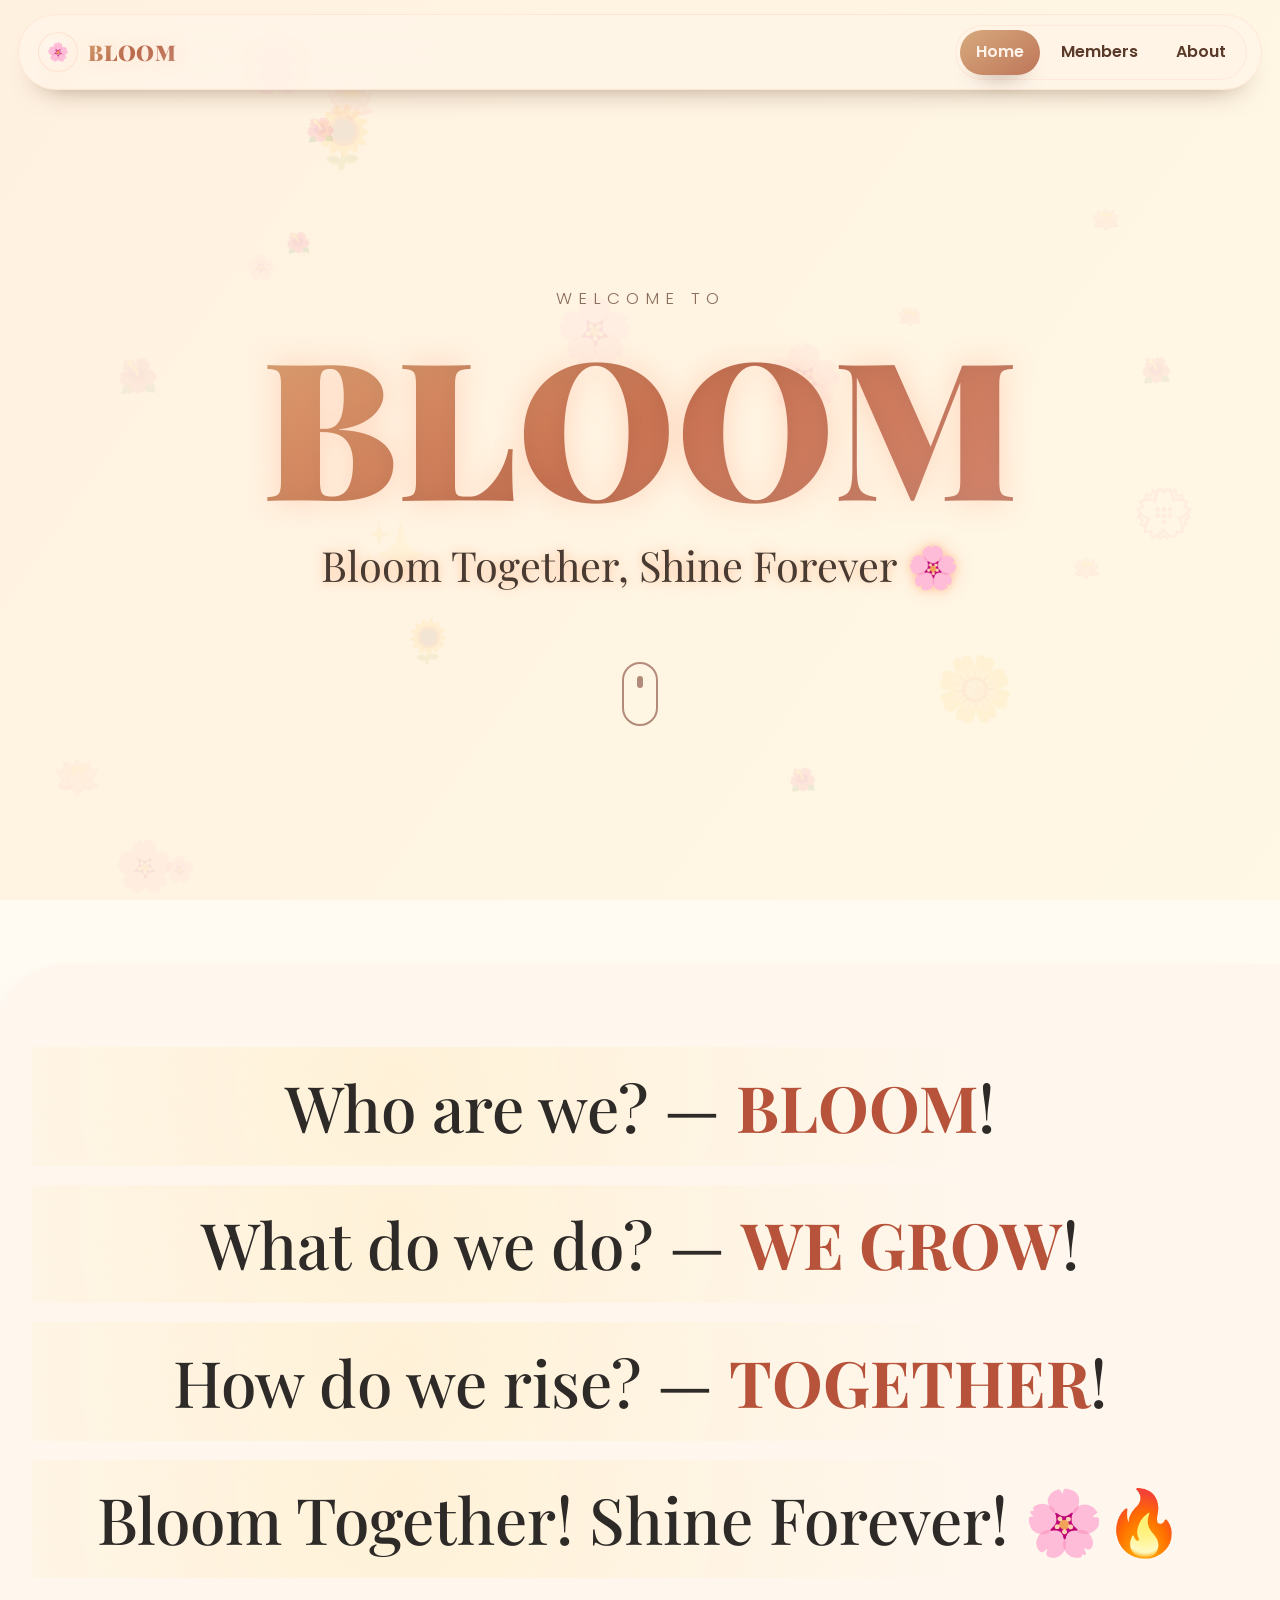
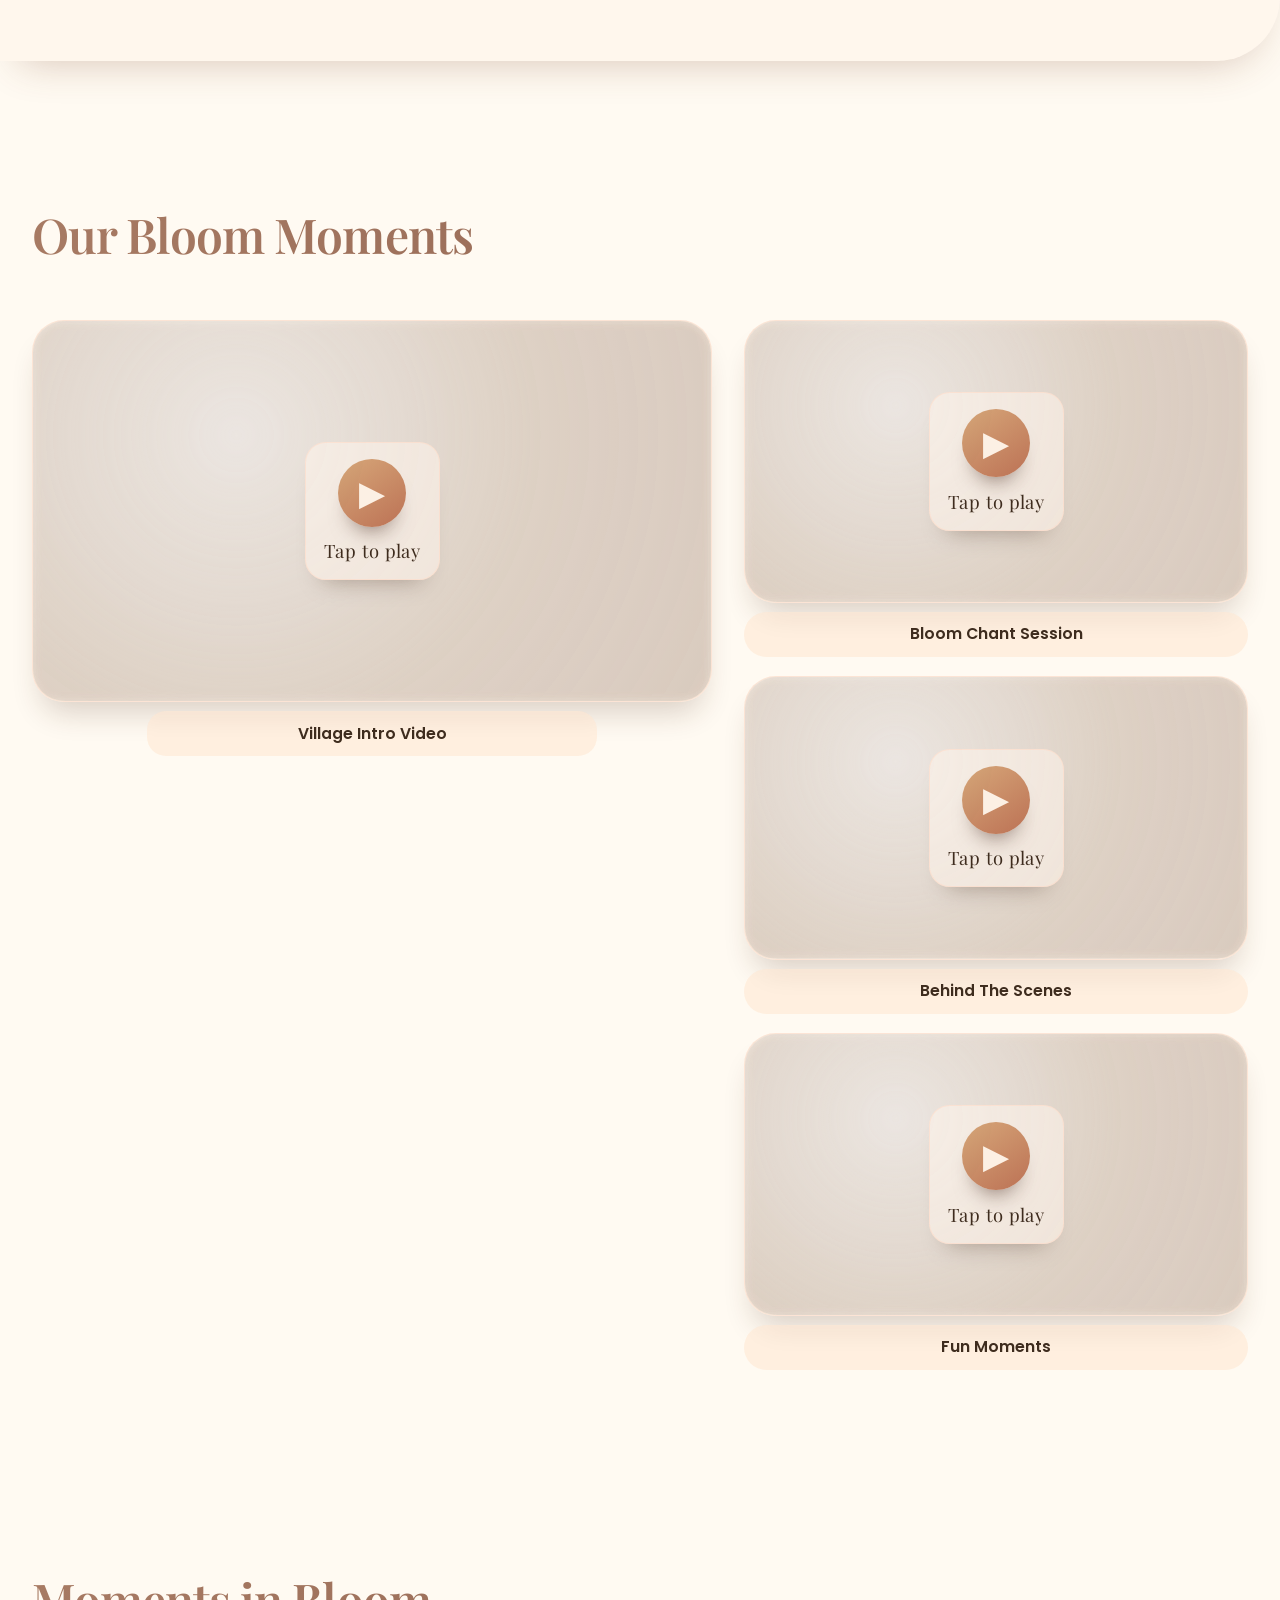
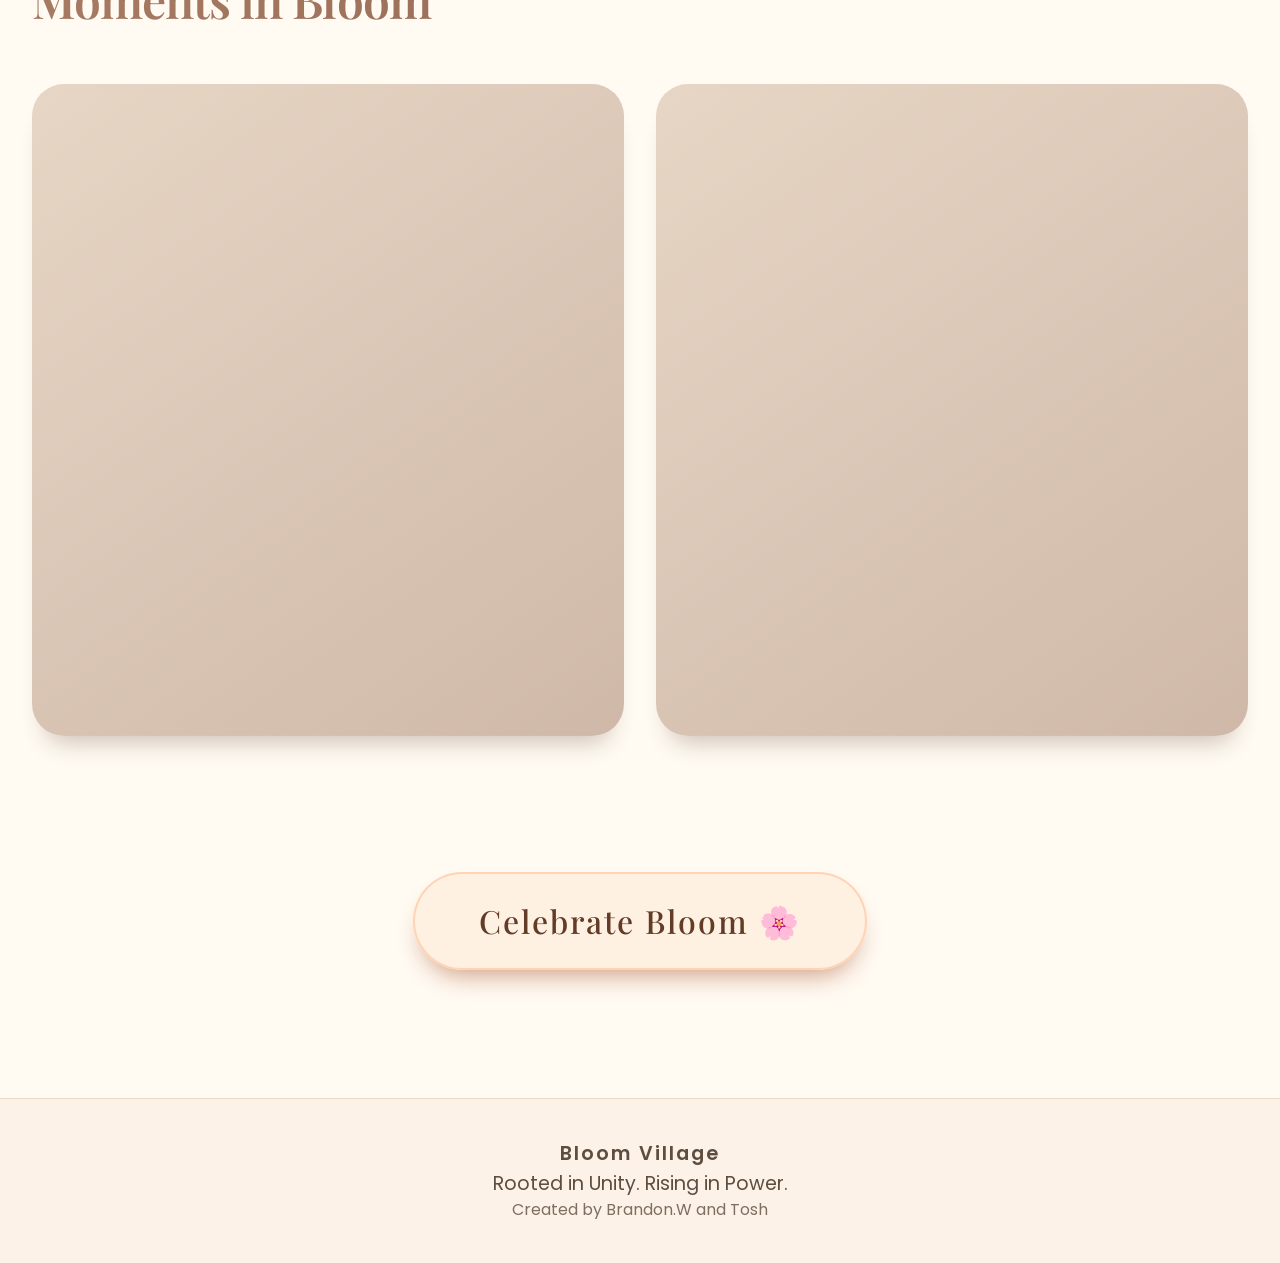
==== commit 4fb6db99: "Bug fixes" ====
--- a/index.html
+++ b/index.html
@@ -89,7 +89,7 @@
             <div class="featured-video video-item fade-on-scroll">
               <div class="video-card">
                 <video playsinline preload="metadata">
-                  <source src="assets/videos/Moments/Group Intro Video.mp4" type="video/mp4" />
+                  <source src="assets/videos/Moments/group-intro-video.mp4" type="video/mp4" />
                   Your browser does not support the video tag.
                 </video>
 
@@ -108,7 +108,7 @@
               <div class="video-item fade-on-scroll">
                 <div class="video-card">
                   <video playsinline preload="metadata">
-                    <source src="assets/videos/Moments/Group Chant.mp4" type="video/mp4" />
+                    <source src="assets/videos/Moments/group-chant.mp4" type="video/mp4" />
                     Your browser does not support the video tag.
                   </video>
 
@@ -126,7 +126,7 @@
               <div class="video-item fade-on-scroll">
                 <div class="video-card">
                   <video playsinline preload="metadata">
-                    <source src="assets/videos/Moments/Behind The Scenes.mp4" type="video/mp4" />
+                    <source src="assets/videos/Moments/behind-the-scenes.mp4" type="video/mp4" />
                     Your browser does not support the video tag.
                   </video>
 
@@ -144,7 +144,7 @@
               <div class="video-item fade-on-scroll">
                 <div class="video-card">
                   <video playsinline preload="metadata">
-                    <source src="assets/videos/Moments/Mavazi Ya Siku.mp4" type="video/mp4" />
+                    <source src="assets/videos/Moments/mavazi-ya-siku.mp4" type="video/mp4" />
                     Your browser does not support the video tag.
                   </video>
 
--- a/style.css
+++ b/style.css
@@ -602,7 +602,7 @@
   width: fit-content;
   max-width: min(460px, 96%);
   margin-inline: auto;
-  padding-inline: 1.2rem;
+  padding-inline: 9.4rem;
   border-radius: 1.2rem;
 }
 
